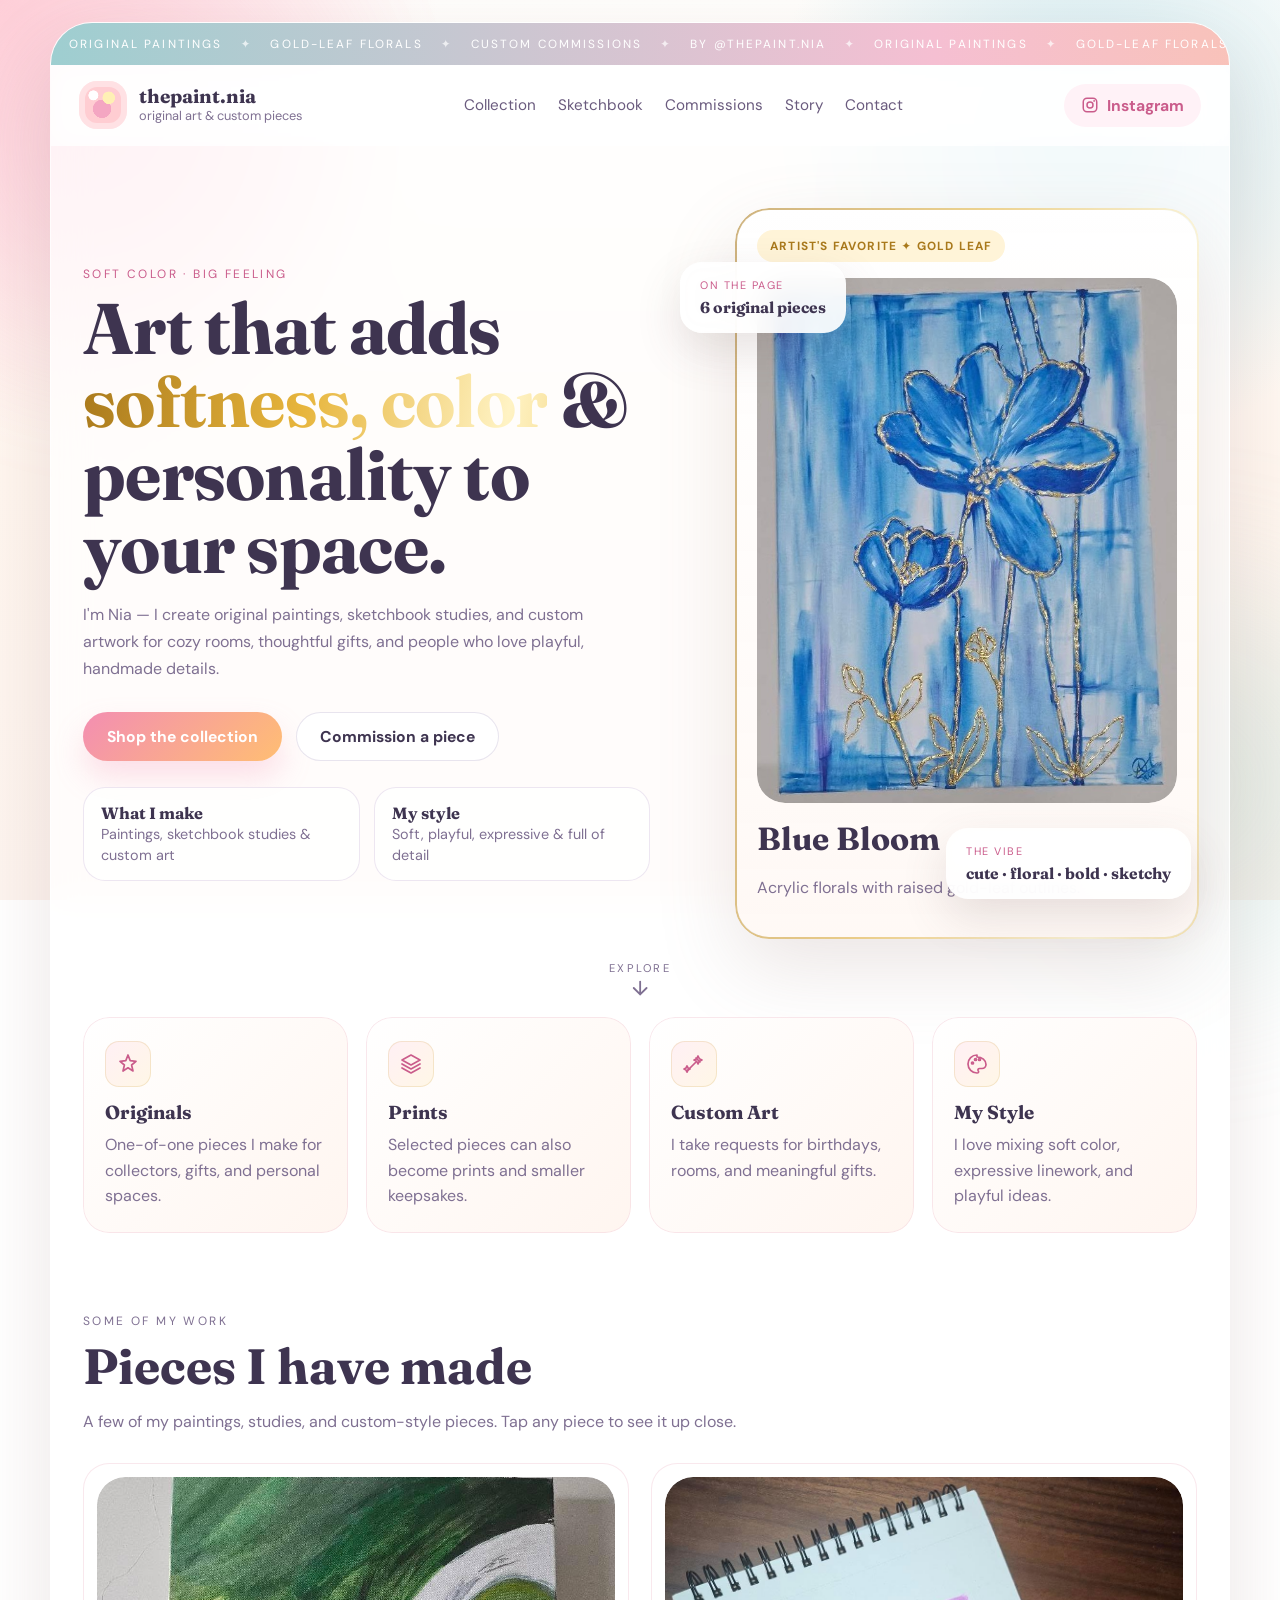
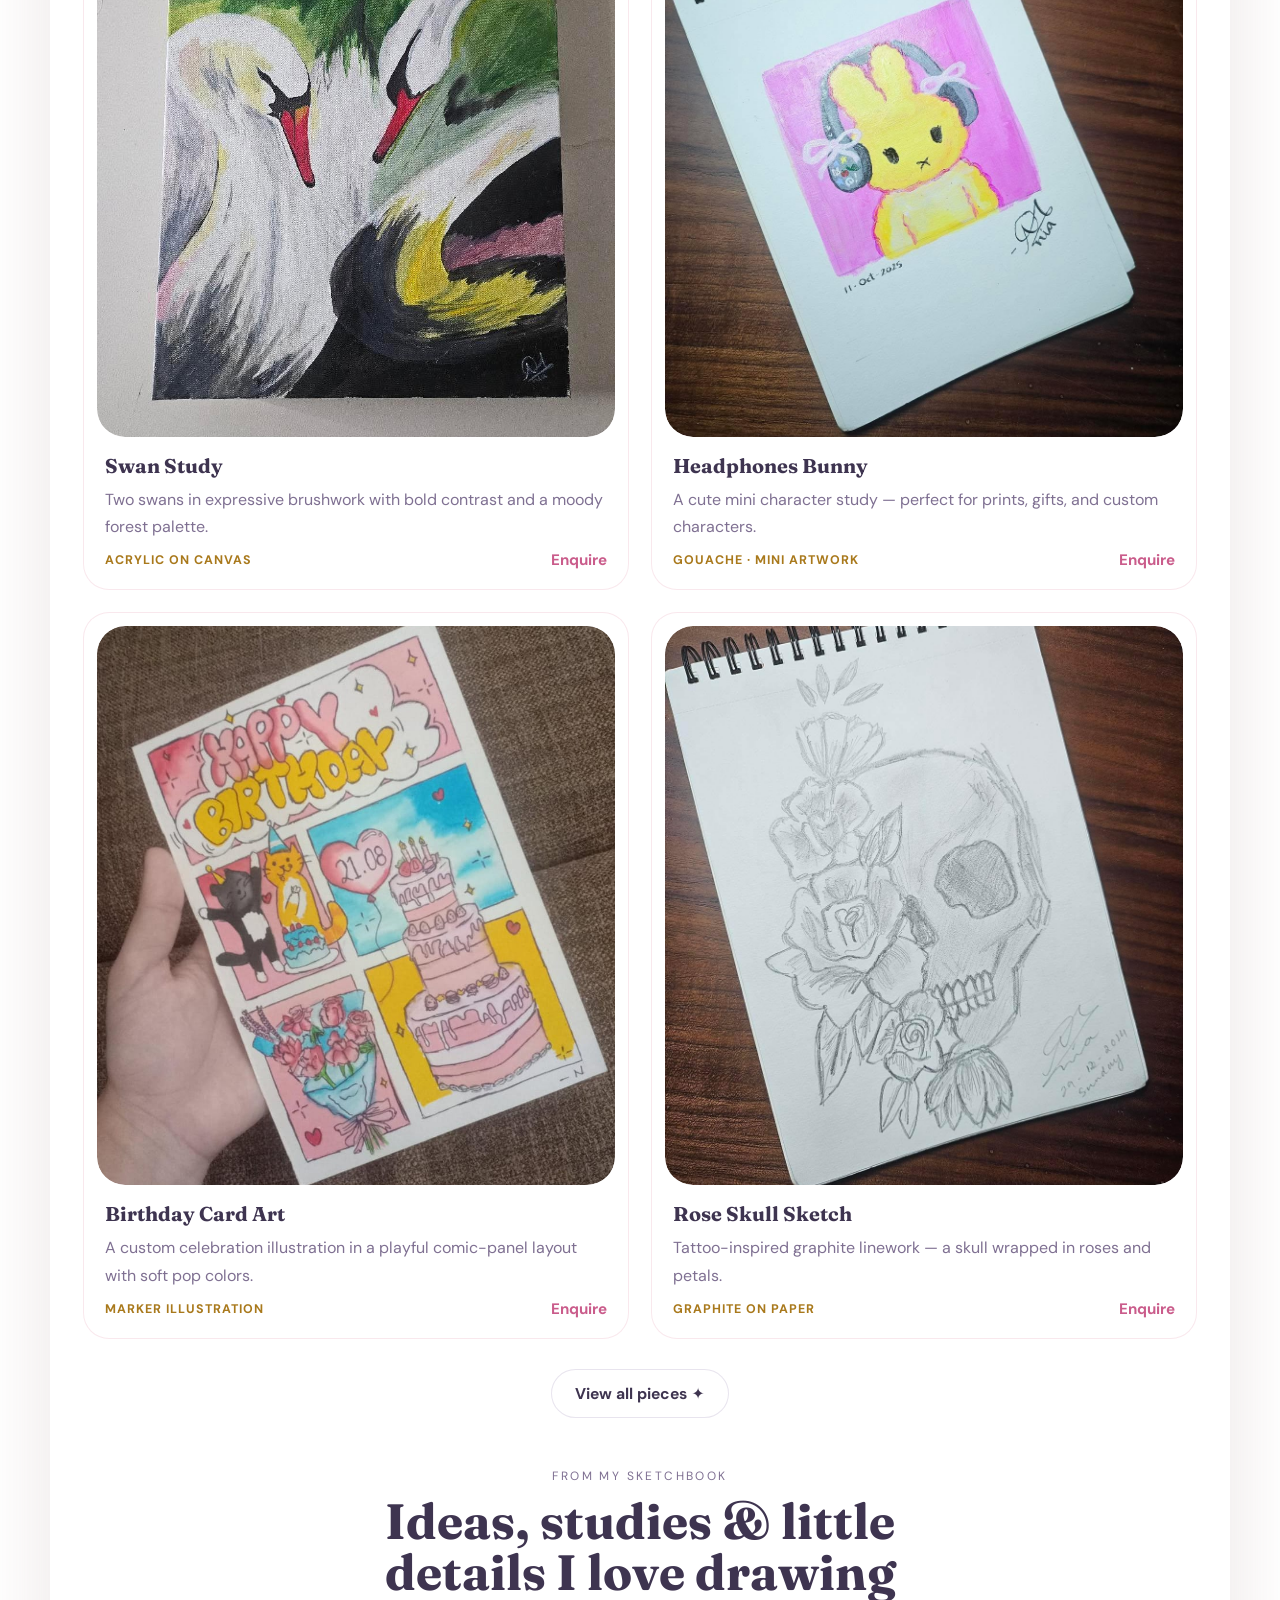
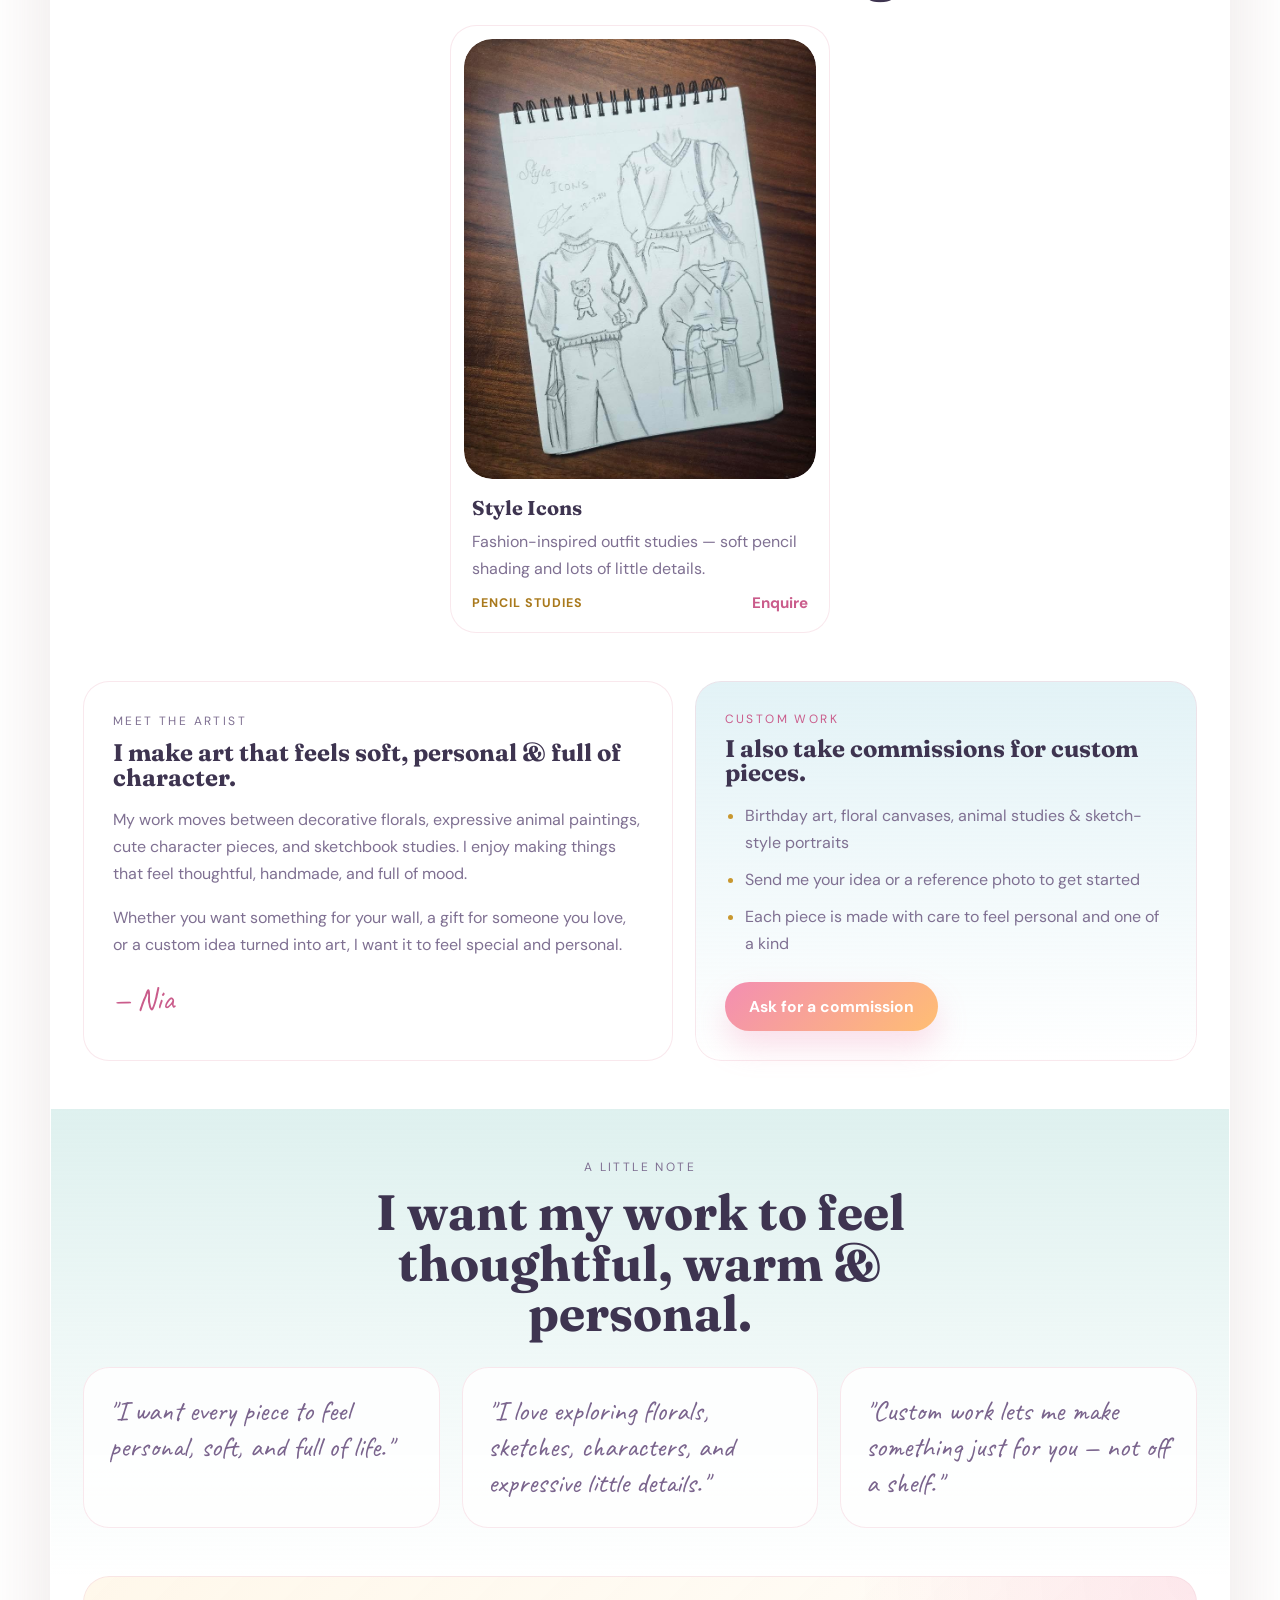
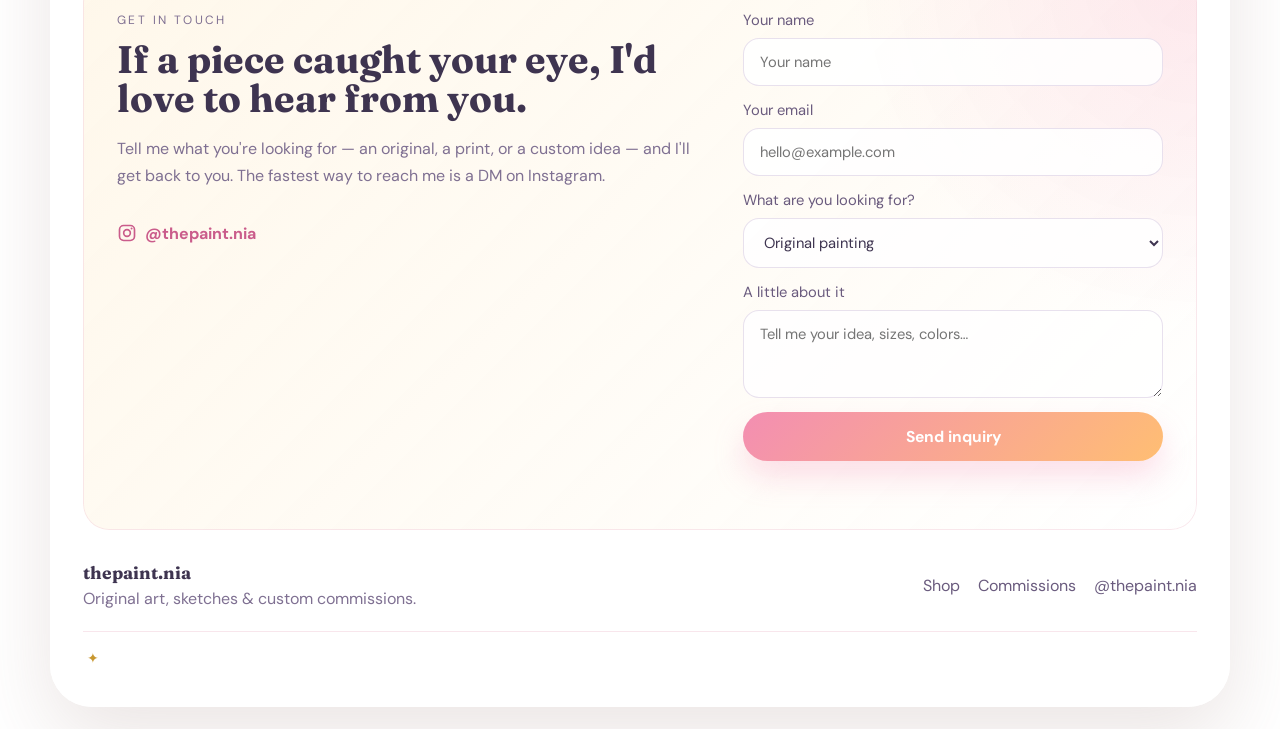
==== index.html @ dd18490a "Add "blow out the candles" step after the gift gate After "tap to open", a cute cake with 3 lit cand" ====
<!DOCTYPE html>
<html lang="en">
  <head>
    <meta charset="UTF-8" />
    <meta name="viewport" content="width=device-width, initial-scale=1.0" />
    <title>thepaint.nia · Dreamy Paintings &amp; Custom Art</title>
    <meta
      name="description"
      content="A playful online art boutique for original paintings, gold-leaf florals, sketchbook studies, and custom commissions by Aysha Nia — @thepaint.nia."
    />
    <meta name="theme-color" content="#fff9f3" />

    <!-- Social sharing -->
    <meta property="og:title" content="thepaint.nia · Dreamy Paintings & Custom Art" />
    <meta property="og:description" content="Original paintings, gold-leaf florals, and custom art by Aysha Nia." />
    <meta property="og:type" content="website" />
    <meta property="og:image" content="assets/blue-bloom.jpg" />

    <!-- Little gold-flower favicon -->
    <link
      rel="icon"
      href="data:image/svg+xml,%3Csvg xmlns='http://www.w3.org/2000/svg' viewBox='0 0 32 32'%3E%3Cg fill='%23f38eb2'%3E%3Ccircle cx='16' cy='7' r='5'/%3E%3Ccircle cx='16' cy='25' r='5'/%3E%3Ccircle cx='7' cy='16' r='5'/%3E%3Ccircle cx='25' cy='16' r='5'/%3E%3C/g%3E%3Ccircle cx='16' cy='16' r='4.5' fill='%23e7b53c'/%3E%3C/svg%3E"
    />

    <link rel="preconnect" href="https://fonts.googleapis.com" />
    <link rel="preconnect" href="https://fonts.gstatic.com" crossorigin />
    <link
      href="https://fonts.googleapis.com/css2?family=DM+Sans:opsz,wght@9..40,400;9..40,500;9..40,700&family=Fraunces:ital,opsz,wght@0,9..144,500;0,9..144,600;0,9..144,700;1,9..144,500&family=Caveat:wght@500;600;700&display=swap"
      rel="stylesheet"
    />
    <link
      href="https://fonts.googleapis.com/css2?family=Nanum+Myeongjo:wght@700;800&display=swap"
      rel="stylesheet"
    />
    <link rel="stylesheet" href="styles.css?v=7" />
    <script>
      // Birthday reveal: the cinematic intro only plays when the site is opened
      // via the secret link  paintnia.shop/?gift  — so regular shop visitors never see it.
      (function () {
        try {
          if (/(?:[?&]|#)gift\b/i.test(location.search + location.hash)) {
            document.documentElement.classList.add("show-intro");
          }
        } catch (e) {}
      })();
    </script>
  </head>
  <body>
    <!-- soft drifting sparkles + petals are injected here by script.js -->
    <div class="ambient-layer" aria-hidden="true"></div>

    <a class="skip-link" href="#top">Skip to content</a>

    <!-- ===== First-open cinematic surprise (only via the secret ?gift link) ===== -->
    <div id="intro" role="dialog" aria-label="A birthday surprise for Nia">
      <canvas class="intro-confetti" aria-hidden="true"></canvas>
      <button class="intro-mute" type="button" aria-label="Mute or unmute music" hidden>♪</button>

      <section class="intro-korean" aria-hidden="true">
        <p class="kr-main">생일 축하해</p>
        <p class="kr-sub">happy birthday, granny ✦</p>
      </section>

      <section class="intro-gate">
        <span class="intro-gift" aria-hidden="true">
          <svg viewBox="0 0 64 64" width="118" height="118" fill="none" stroke="currentColor" stroke-width="2.4" stroke-linecap="round" stroke-linejoin="round">
            <rect x="11" y="27" width="42" height="29" rx="4" />
            <path d="M9 27h46v8H9z" />
            <path d="M32 27v29" />
            <path d="M32 27c-6-2-15-3-15-10 0-4 5-6 8-3 4 4 7 13 7 13zM32 27c6-2 15-3 15-10 0-4-5-6-8-3-4 4-7 13-7 13z" />
          </svg>
        </span>
        <p class="intro-kicker">psst… is this granny?</p>
        <h2>sometimes made you<br />something</h2>
        <button class="intro-open" type="button">tap to open ✦</button>
        <p class="intro-sound-hint">♪ turn your sound on for the full feels</p>
      </section>

      <section class="intro-cake" hidden>
        <p class="cake-eyebrow">make a wish…</p>
        <div class="cake">
          <div class="candles" id="candles"></div>
          <svg class="cake-svg" viewBox="0 0 220 160" aria-hidden="true">
            <ellipse cx="110" cy="146" rx="96" ry="9" fill="rgba(0,0,0,0.18)" />
            <rect x="30" y="78" width="160" height="62" rx="16" fill="#f7a8c8" />
            <rect x="30" y="78" width="160" height="16" rx="8" fill="#ffd2e6" />
            <rect x="62" y="44" width="96" height="42" rx="13" fill="#ffc1da" />
            <rect x="62" y="44" width="96" height="12" rx="6" fill="#fff0f6" />
            <g fill="#ffffff">
              <circle cx="70" cy="112" r="3" /><circle cx="100" cy="120" r="3" />
              <circle cx="135" cy="110" r="3" /><circle cx="158" cy="122" r="3" />
              <circle cx="85" cy="66" r="2.5" /><circle cx="120" cy="70" r="2.5" /><circle cx="140" cy="64" r="2.5" />
            </g>
          </svg>
        </div>
        <p class="cake-hint" id="cake-hint">blow them out 🌬️ <span>(or tap the candles)</span></p>
      </section>

      <section class="intro-show" hidden>
        <span class="intro-burst" aria-hidden="true"></span>
        <p class="intro-pre">happy birthday</p>
        <h1 class="intro-name">Nia</h1>
        <div class="intro-message"></div>
        <button class="intro-enter" type="button" hidden>step inside ✦</button>
      </section>
    </div>

    <div class="page-shell">
      <header class="top-banner">
        <span class="banner-track">
          <span>Original paintings</span><span class="dot">✦</span>
          <span>gold-leaf florals</span><span class="dot">✦</span>
          <span>custom commissions</span><span class="dot">✦</span>
          <span>by @thepaint.nia</span><span class="dot">✦</span>
          <span>Original paintings</span><span class="dot">✦</span>
          <span>gold-leaf florals</span><span class="dot">✦</span>
          <span>custom commissions</span><span class="dot">✦</span>
          <span>by @thepaint.nia</span><span class="dot">✦</span>
        </span>
      </header>

      <nav class="site-nav">
        <a class="brand" href="#top" aria-label="thepaint.nia home">
          <button
            class="brand-mark"
            type="button"
            aria-label="A little surprise"
            data-surprise
          ></button>
          <div class="brand-text">
            <strong>thepaint.nia</strong>
            <span>original art &amp; custom pieces</span>
          </div>
        </a>
        <div class="nav-links">
          <a href="#collection">Collection</a>
          <a href="#sketchbook">Sketchbook</a>
          <a href="#commissions">Commissions</a>
          <a href="#story">Story</a>
          <a href="#contact">Contact</a>
        </div>
        <a class="nav-button" href="https://instagram.com/thepaint.nia" target="_blank" rel="noreferrer">
          <svg viewBox="0 0 24 24" width="18" height="18" aria-hidden="true" fill="none" stroke="currentColor" stroke-width="2" stroke-linecap="round" stroke-linejoin="round">
            <rect x="3" y="3" width="18" height="18" rx="5" />
            <circle cx="12" cy="12" r="4" />
            <circle cx="17.5" cy="6.5" r="1.2" fill="currentColor" stroke="none" />
          </svg>
          Instagram
        </a>
      </nav>

      <main id="top">
        <section class="hero">
          <div class="hero-copy">
            <p class="eyebrow" data-reveal>soft color · big feeling</p>
            <h1 data-reveal>
              Art that adds
              <span class="gold-text">softness, color</span>
              &amp; personality to your space.
            </h1>
            <p class="hero-text" data-reveal>
              I'm Nia — I create original paintings, sketchbook studies, and
              custom artwork for cozy rooms, thoughtful gifts, and people who love
              playful, handmade details.
            </p>
            <div class="hero-actions" data-reveal>
              <a class="button button-primary" href="#collection" data-magnetic>Shop the collection</a>
              <a class="button button-secondary" href="#commissions" data-magnetic>Commission a piece</a>
            </div>
            <div class="hero-notes" data-reveal>
              <div>
                <strong>What I make</strong>
                <span>Paintings, sketchbook studies &amp; custom art</span>
              </div>
              <div>
                <strong>My style</strong>
                <span>Soft, playful, expressive &amp; full of detail</span>
              </div>
            </div>
          </div>

          <div class="hero-art" data-reveal>
            <div class="hero-card main-painting" data-tilt data-parallax="14">
              <span class="card-label">artist's favorite ✦ gold leaf</span>
              <button
                class="art-trigger"
                type="button"
                data-lightbox
                data-src="assets/blue-bloom.jpg"
                data-title="Blue Bloom"
                data-medium="Acrylic + gold leaf on canvas"
                data-desc="Hand-painted blooms with raised metallic-gold outlines over a dreamy blue wash."
                aria-label="View Blue Bloom full size"
              >
                <img
                  class="art-image hero-image"
                  src="assets/blue-bloom.jpg"
                  alt="Blue Bloom — blue floral painting with gold-leaf outlines by thepaint.nia"
                  loading="eager"
                />
                <span class="art-zoom" aria-hidden="true">
                  <svg viewBox="0 0 24 24" width="20" height="20" fill="none" stroke="currentColor" stroke-width="2" stroke-linecap="round" stroke-linejoin="round"><circle cx="11" cy="11" r="7"/><path d="m21 21-4.3-4.3M11 8v6M8 11h6"/></svg>
                </span>
              </button>
              <div class="card-copy">
                <h2>Blue Bloom</h2>
                <p>Acrylic florals with raised gold-leaf outlines.</p>
              </div>
            </div>

            <div class="floating-card floating-left" data-parallax="26">
              <span>on the page</span>
              <strong>6 original pieces</strong>
            </div>

            <div class="floating-card floating-right" data-parallax="34">
              <span>the vibe</span>
              <strong>cute · floral · bold · sketchy</strong>
            </div>
          </div>

          <a class="scroll-cue" href="#collection" aria-label="Scroll to the collection">
            <span>explore</span>
            <svg viewBox="0 0 24 24" width="22" height="22" fill="none" stroke="currentColor" stroke-width="2" stroke-linecap="round" stroke-linejoin="round" aria-hidden="true"><path d="M12 5v14M5 12l7 7 7-7"/></svg>
          </a>
        </section>

        <section class="highlights">
          <article data-reveal>
            <span class="hl-icon" aria-hidden="true">
              <svg viewBox="0 0 24 24" fill="none" stroke="currentColor" stroke-width="1.7" stroke-linecap="round" stroke-linejoin="round"><path d="M12 3l2.2 5.6L20 9.3l-4.4 3.7L17 19l-5-3.2L7 19l1.4-6L4 9.3l5.8-.7z"/></svg>
            </span>
            <h3>Originals</h3>
            <p>One-of-one pieces I make for collectors, gifts, and personal spaces.</p>
          </article>
          <article data-reveal>
            <span class="hl-icon" aria-hidden="true">
              <svg viewBox="0 0 24 24" fill="none" stroke="currentColor" stroke-width="1.7" stroke-linecap="round" stroke-linejoin="round"><path d="M12 3l9 5-9 5-9-5 9-5z"/><path d="M3 12l9 5 9-5"/><path d="M3 16l9 5 9-5"/></svg>
            </span>
            <h3>Prints</h3>
            <p>Selected pieces can also become prints and smaller keepsakes.</p>
          </article>
          <article data-reveal>
            <span class="hl-icon" aria-hidden="true">
              <svg viewBox="0 0 24 24" fill="none" stroke="currentColor" stroke-width="1.7" stroke-linecap="round" stroke-linejoin="round"><path d="M5 19l9-9"/><path d="M14 6l4 4"/><path d="M16 4l1.3 2.7L20 8l-2.7 1.3L16 12l-1.3-2.7L12 8l2.7-1.3z"/><path d="M5 14l1 2 2 1-2 1-1 2-1-2-2-1 2-1z"/></svg>
            </span>
            <h3>Custom Art</h3>
            <p>I take requests for birthdays, rooms, and meaningful gifts.</p>
          </article>
          <article data-reveal>
            <span class="hl-icon" aria-hidden="true">
              <svg viewBox="0 0 24 24" fill="none" stroke="currentColor" stroke-width="1.7" stroke-linecap="round" stroke-linejoin="round"><path d="M12 3a9 9 0 100 18c1.7 0 2-1.3 1.2-2.2-.8-1 .1-2.3 1.3-2.3H17a4 4 0 004-4c0-4.4-4-7.5-9-7.5z"/><circle cx="7.5" cy="11" r="1"/><circle cx="10.5" cy="7.5" r="1"/><circle cx="14.5" cy="7.5" r="1"/></svg>
            </span>
            <h3>My Style</h3>
            <p>I love mixing soft color, expressive linework, and playful ideas.</p>
          </article>
        </section>

        <section class="collection-section" id="collection">
          <div class="section-heading">
            <p class="eyebrow" data-reveal>some of my work</p>
            <h2 data-reveal>Pieces I have made</h2>
            <p data-reveal>
              A few of my paintings, studies, and custom-style pieces. Tap any
              piece to see it up close.
            </p>
          </div>

          <div class="collection-grid">
            <article class="product-card span-tall" data-reveal data-tilt>
              <button
                class="art-trigger"
                type="button"
                data-lightbox
                data-src="assets/swan-study.jpg"
                data-title="Swan Study"
                data-medium="Acrylic on canvas"
                data-desc="Two swans in expressive brushwork with bold contrast and a moody forest palette."
                aria-label="View Swan Study full size"
              >
                <img class="art-image gallery-image" src="assets/swan-study.jpg" alt="Swan Study painting by thepaint.nia" loading="lazy" />
                <span class="art-zoom" aria-hidden="true"><svg viewBox="0 0 24 24" width="20" height="20" fill="none" stroke="currentColor" stroke-width="2" stroke-linecap="round" stroke-linejoin="round"><circle cx="11" cy="11" r="7"/><path d="m21 21-4.3-4.3M11 8v6M8 11h6"/></svg></span>
              </button>
              <div class="product-copy">
                <h3>Swan Study</h3>
                <p>Expressive brushwork with a moody forest palette</p>
                <strong>acrylic on canvas</strong>
              </div>
            </article>

            <article class="product-card" data-reveal data-tilt>
              <button
                class="art-trigger"
                type="button"
                data-lightbox
                data-src="assets/headphones-bunny.jpg"
                data-title="Headphones Bunny"
                data-medium="Gouache · mini artwork"
                data-desc="A cute mini character study — perfect for prints, gifts, and custom characters."
                aria-label="View Headphones Bunny full size"
              >
                <img class="art-image gallery-image" src="assets/headphones-bunny.jpg" alt="Headphones Bunny mini artwork by thepaint.nia" loading="lazy" />
                <span class="art-zoom" aria-hidden="true"><svg viewBox="0 0 24 24" width="20" height="20" fill="none" stroke="currentColor" stroke-width="2" stroke-linecap="round" stroke-linejoin="round"><circle cx="11" cy="11" r="7"/><path d="m21 21-4.3-4.3M11 8v6M8 11h6"/></svg></span>
              </button>
              <div class="product-copy">
                <h3>Headphones Bunny</h3>
                <p>Cute mini artwork for gifts, prints &amp; custom characters</p>
                <strong>mini artwork</strong>
              </div>
            </article>

            <article class="product-card" data-reveal data-tilt>
              <button
                class="art-trigger"
                type="button"
                data-lightbox
                data-src="assets/birthday-card-art.jpeg"
                data-title="Birthday Card Art"
                data-medium="Marker illustration"
                data-desc="A custom celebration illustration in a playful comic-panel layout with soft pop colors."
                aria-label="View Birthday Card Art full size"
              >
                <img class="art-image gallery-image" src="assets/birthday-card-art.jpeg" alt="Birthday card illustration by thepaint.nia" loading="lazy" />
                <span class="art-zoom" aria-hidden="true"><svg viewBox="0 0 24 24" width="20" height="20" fill="none" stroke="currentColor" stroke-width="2" stroke-linecap="round" stroke-linejoin="round"><circle cx="11" cy="11" r="7"/><path d="m21 21-4.3-4.3M11 8v6M8 11h6"/></svg></span>
              </button>
              <div class="product-copy">
                <h3>Birthday Card Art</h3>
                <p>Custom celebration illustration with soft pop colors</p>
                <strong>birthday illustration</strong>
              </div>
            </article>

            <article class="product-card span-tall" data-reveal data-tilt>
              <button
                class="art-trigger"
                type="button"
                data-lightbox
                data-src="assets/rose-skull-sketch.jpg"
                data-title="Rose Skull Sketch"
                data-medium="Graphite on paper"
                data-desc="Tattoo-inspired graphite linework — a skull wrapped in roses and petals."
                aria-label="View Rose Skull Sketch full size"
              >
                <img class="art-image gallery-image" src="assets/rose-skull-sketch.jpg" alt="Rose Skull pencil sketch by thepaint.nia" loading="lazy" />
                <span class="art-zoom" aria-hidden="true"><svg viewBox="0 0 24 24" width="20" height="20" fill="none" stroke="currentColor" stroke-width="2" stroke-linecap="round" stroke-linejoin="round"><circle cx="11" cy="11" r="7"/><path d="m21 21-4.3-4.3M11 8v6M8 11h6"/></svg></span>
              </button>
              <div class="product-copy">
                <h3>Rose Skull Sketch</h3>
                <p>Graphite linework with a tattoo-inspired composition</p>
                <strong>graphite sketch</strong>
              </div>
            </article>
          </div>
          <div class="collection-cta">
            <a class="button button-secondary" href="gallery.html">View all pieces ✦</a>
          </div>
        </section>

        <section class="sketchbook-strip" id="sketchbook">
          <div class="section-heading narrow">
            <p class="eyebrow" data-reveal>from my sketchbook</p>
            <h2 data-reveal>Ideas, studies &amp; little details I love drawing</h2>
          </div>
          <div class="sketchbook-grid">
            <article class="sketchbook-card" data-reveal data-tilt>
              <button
                class="art-trigger"
                type="button"
                data-lightbox
                data-src="assets/style-icons-sketch.jpg"
                data-title="Style Icons"
                data-medium="Pencil studies"
                data-desc="Fashion-inspired outfit studies — soft pencil shading and lots of little details."
                aria-label="View Style Icons sketch full size"
              >
                <img class="art-image sketchbook-image" src="assets/style-icons-sketch.jpg" alt="Style Icons fashion sketch page by thepaint.nia" loading="lazy" />
                <span class="art-zoom" aria-hidden="true"><svg viewBox="0 0 24 24" width="20" height="20" fill="none" stroke="currentColor" stroke-width="2" stroke-linecap="round" stroke-linejoin="round"><circle cx="11" cy="11" r="7"/><path d="m21 21-4.3-4.3M11 8v6M8 11h6"/></svg></span>
              </button>
              <div class="product-copy">
                <h3>Style Icons</h3>
                <p>Fashion-inspired pencil studies and outfit details</p>
              </div>
            </article>
          </div>
        </section>

        <section class="story-commission-wrap">
          <article class="story-card" id="story" data-reveal>
            <p class="eyebrow">meet the artist</p>
            <h2>I make art that feels soft, personal &amp; full of character.</h2>
            <p>
              My work moves between decorative florals, expressive animal
              paintings, cute character pieces, and sketchbook studies. I enjoy
              making things that feel thoughtful, handmade, and full of mood.
            </p>
            <p>
              Whether you want something for your wall, a gift for someone you
              love, or a custom idea turned into art, I want it to feel special
              and personal.
            </p>
            <p class="signature">— Nia</p>
          </article>

          <article class="commission-card" id="commissions" data-reveal>
            <p class="eyebrow">custom work</p>
            <h2>I also take commissions for custom pieces.</h2>
            <ul>
              <li>Birthday art, floral canvases, animal studies &amp; sketch-style portraits</li>
              <li>Send me your idea or a reference photo to get started</li>
              <li>Each piece is made with care to feel personal and one of a kind</li>
            </ul>
            <a class="button button-primary" href="#contact" data-magnetic>Ask for a commission</a>
          </article>
        </section>

        <section class="testimonial-band">
          <div class="section-heading narrow">
            <p class="eyebrow" data-reveal>a little note</p>
            <h2 data-reveal>I want my work to feel thoughtful, warm &amp; personal.</h2>
          </div>
          <div class="testimonial-grid">
            <article data-reveal>
              <p>"I want every piece to feel personal, soft, and full of life."</p>
            </article>
            <article data-reveal>
              <p>"I love exploring florals, sketches, characters, and expressive little details."</p>
            </article>
            <article data-reveal>
              <p>"Custom work lets me make something just for you — not off a shelf."</p>
            </article>
          </div>
        </section>

        <section class="contact-section" id="contact" data-reveal>
          <div class="contact-copy">
            <p class="eyebrow">get in touch</p>
            <h2>If a piece caught your eye, I'd love to hear from you.</h2>
            <p>
              Tell me what you're looking for — an original, a print, or a custom
              idea — and I'll get back to you. The fastest way to reach me is a DM
              on Instagram.
            </p>
            <a class="ig-inline" href="https://instagram.com/thepaint.nia" target="_blank" rel="noreferrer">
              <svg viewBox="0 0 24 24" width="20" height="20" aria-hidden="true" fill="none" stroke="currentColor" stroke-width="2" stroke-linecap="round" stroke-linejoin="round"><rect x="3" y="3" width="18" height="18" rx="5"/><circle cx="12" cy="12" r="4"/><circle cx="17.5" cy="6.5" r="1.2" fill="currentColor" stroke="none"/></svg>
              @thepaint.nia
            </a>
          </div>
          <form class="contact-form" novalidate>
            <label>
              Your name
              <input type="text" name="name" placeholder="Your name" autocomplete="name" />
            </label>
            <label>
              Your email
              <input type="email" name="email" placeholder="hello@example.com" autocomplete="email" />
            </label>
            <label>
              What are you looking for?
              <select name="interest">
                <option>Original painting</option>
                <option>Print</option>
                <option>Custom commission</option>
              </select>
            </label>
            <label>
              A little about it
              <textarea name="message" rows="3" placeholder="Tell me your idea, sizes, colors…"></textarea>
            </label>
            <button type="submit" class="button button-primary" data-magnetic>Send inquiry</button>
            <p class="form-hint" role="status" aria-live="polite"></p>
          </form>
        </section>
      </main>

      <footer class="site-footer">
        <div>
          <strong>thepaint.nia</strong>
          <p>Original art, sketches &amp; custom commissions.</p>
        </div>
        <div class="footer-links">
          <a href="#collection">Shop</a>
          <a href="#commissions">Commissions</a>
          <a href="https://instagram.com/thepaint.nia" target="_blank" rel="noreferrer">@thepaint.nia</a>
        </div>
        <p class="footer-fineprint">
          <button class="footer-spark" type="button" data-surprise aria-label="A little surprise">✦</button>
        </p>
      </footer>
    </div>

    <!-- ===== Lightbox ===== -->
    <div class="lightbox" id="lightbox" role="dialog" aria-modal="true" aria-label="Artwork viewer" hidden>
      <button class="lb-close" type="button" aria-label="Close viewer">
        <svg viewBox="0 0 24 24" width="22" height="22" fill="none" stroke="currentColor" stroke-width="2" stroke-linecap="round" stroke-linejoin="round"><path d="M6 6l12 12M18 6L6 18"/></svg>
      </button>
      <button class="lb-nav lb-prev" type="button" aria-label="Previous artwork">
        <svg viewBox="0 0 24 24" width="26" height="26" fill="none" stroke="currentColor" stroke-width="2" stroke-linecap="round" stroke-linejoin="round"><path d="M15 18l-6-6 6-6"/></svg>
      </button>
      <figure class="lb-figure">
        <img class="lb-image" src="" alt="" />
        <figcaption class="lb-caption">
          <h3 class="lb-title"></h3>
          <p class="lb-medium"></p>
          <p class="lb-desc"></p>
          <a class="button button-primary lb-cta" href="#contact">Enquire about this piece</a>
        </figcaption>
      </figure>
      <button class="lb-nav lb-next" type="button" aria-label="Next artwork">
        <svg viewBox="0 0 24 24" width="26" height="26" fill="none" stroke="currentColor" stroke-width="2" stroke-linecap="round" stroke-linejoin="round"><path d="M9 6l6 6-6 6"/></svg>
      </button>
    </div>

    <!-- ===== Hidden birthday surprise ===== -->
    <!-- Triggered by clicking the gold flower in the nav / the ✦ in the footer, or typing "nia".
         To personalize the message for Nia, just edit the text inside .surprise-card below. -->
    <div class="surprise" id="surprise" role="dialog" aria-modal="true" aria-label="A birthday message" hidden>
      <canvas class="confetti-canvas" aria-hidden="true"></canvas>
      <div class="surprise-card">
        <button class="surprise-close" type="button" aria-label="Close">
          <svg viewBox="0 0 24 24" width="20" height="20" fill="none" stroke="currentColor" stroke-width="2" stroke-linecap="round" stroke-linejoin="round"><path d="M6 6l12 12M18 6L6 18"/></svg>
        </button>
        <span class="surprise-cake" aria-hidden="true">
          <svg viewBox="0 0 48 48" width="56" height="56" fill="none" stroke="currentColor" stroke-width="2" stroke-linecap="round" stroke-linejoin="round">
            <path d="M8 40h32M10 40V26a4 4 0 014-4h20a4 4 0 014 4v14"/>
            <path d="M10 30c2.5 2 4.5 2 7 0s4.5-2 7 0 4.5 2 7 0 4.5-2 7 0"/>
            <path d="M18 22v-3M24 22v-3M30 22v-3"/>
            <path d="M18 13c1.5 1 1.5 3 0 4M24 13c1.5 1 1.5 3 0 4M30 13c1.5 1 1.5 3 0 4"/>
          </svg>
        </span>
        <h2>Happy Birthday, Nia!</h2>
      </div>
    </div>

    <!-- Cloud (live updates) + offline fallback list, both managed in studio.html -->
    <script src="https://cdn.jsdelivr.net/npm/@supabase/supabase-js@2"></script>
    <script src="config.js?v=7"></script>
    <script src="gallery.js?v=7"></script>
    <script src="script.js?v=7"></script>
  </body>
</html>
---- styles.css ----
/* =========================================================
   thepaint.nia — a dreamy art boutique
   palette: warm cream + soft pastels + gold-leaf accent
   ========================================================= */

:root {
  --bg: #fff9f3;
  --surface: rgba(255, 255, 255, 0.82);
  --surface-strong: #fffefb;
  --ink: #3e3450;
  --muted: #7f7092;
  --muted-strong: #6a5b7e;

  --peach: #ffd8c7;
  --pink: #f9b9d0;
  --rose: #f38eb2;
  --rose-deep: #ca5c8b;
  --apricot: #ffbe73;
  --butter: #ffe7a2;
  --mint: #afd8d1;
  --sky: #cbe8ef;
  --lilac: #ddd5ff;

  /* gold leaf */
  --gold: #c8972f;
  --gold-soft: #e7b53c;
  --gold-deep: #a9791c;
  --gold-grad: linear-gradient(100deg, #a9791c 0%, #e7b53c 22%, #fff3c4 42%, #e7b53c 60%, #a9791c 82%, #fff3c4 100%);

  --shadow: 0 30px 80px rgba(145, 111, 108, 0.18);
  --shadow-soft: 0 18px 45px rgba(105, 79, 83, 0.14);
  --shadow-lift: 0 40px 90px rgba(145, 111, 108, 0.26);

  --radius-xl: 36px;
  --radius-lg: 26px;
  --radius-md: 20px;

  --ease-soft: cubic-bezier(0.22, 1, 0.36, 1);

  /* z-scale */
  --z-nav: 40;
  --z-lightbox: 80;
  --z-surprise: 90;
}

* { box-sizing: border-box; }

html {
  scroll-behavior: smooth;
}

body {
  margin: 0;
  min-height: 100vh;
  font-family: "DM Sans", system-ui, sans-serif;
  color: var(--ink);
  background:
    radial-gradient(circle at top left, rgba(255, 206, 214, 0.9), transparent 28%),
    radial-gradient(circle at 85% 15%, rgba(203, 232, 239, 0.95), transparent 24%),
    linear-gradient(180deg, #fffefc 0%, #fff6ef 52%, #fdf4ef 100%);
  background-attachment: fixed;
  overflow-x: hidden;
}

/* slow morphing colour blobs behind everything */
body::before,
body::after {
  content: "";
  position: fixed;
  width: 42vmax;
  height: 42vmax;
  border-radius: 50%;
  z-index: 0;
  filter: blur(60px);
  opacity: 0.5;
  pointer-events: none;
  will-change: transform;
}
body::before {
  top: -10vmax;
  left: -12vmax;
  background: radial-gradient(circle, rgba(249, 185, 208, 0.9), transparent 70%);
  animation: drift-a 26s var(--ease-soft) infinite alternate;
}
body::after {
  right: -14vmax;
  bottom: -12vmax;
  background: radial-gradient(circle, rgba(175, 216, 209, 0.85), transparent 70%);
  animation: drift-b 32s var(--ease-soft) infinite alternate;
}

@keyframes drift-a {
  0%   { transform: translate(0, 0) scale(1); }
  100% { transform: translate(8vmax, 6vmax) scale(1.18); }
}
@keyframes drift-b {
  0%   { transform: translate(0, 0) scale(1.05); }
  100% { transform: translate(-7vmax, -5vmax) scale(1.25); }
}

a { color: inherit; text-decoration: none; }

.skip-link {
  position: absolute;
  left: 50%;
  top: -60px;
  transform: translateX(-50%);
  z-index: 100;
  padding: 10px 18px;
  border-radius: 0 0 14px 14px;
  background: var(--rose);
  color: #fff;
  font-weight: 700;
  transition: top 200ms var(--ease-soft);
}
.skip-link:focus { top: 0; }

/* ===== drifting sparkles + petals ===== */
.ambient-layer {
  position: fixed;
  inset: 0;
  z-index: 1;
  pointer-events: none;
  overflow: hidden;
}
.spark {
  position: absolute;
  top: -8vh;
  color: var(--gold-soft);
  opacity: 0;
  will-change: transform, opacity;
  animation: floatfall linear infinite;
}
.spark.petal { color: var(--rose); }
@keyframes floatfall {
  0%   { opacity: 0; transform: translateY(0) translateX(0) rotate(0deg) scale(0.6); }
  10%  { opacity: var(--peak, 0.9); }
  90%  { opacity: var(--peak, 0.9); }
  100% { opacity: 0; transform: translateY(112vh) translateX(var(--drift, 40px)) rotate(360deg) scale(1); }
}

/* ===== page shell ===== */
.page-shell {
  position: relative;
  z-index: 2;
  width: min(1180px, calc(100% - 32px));
  margin: 22px auto;
  padding: 0 0 28px;
  border: 1px solid rgba(255, 255, 255, 0.65);
  border-radius: 42px;
  background: rgba(255, 255, 255, 0.72);
  box-shadow: var(--shadow);
  overflow: hidden;
  backdrop-filter: blur(18px);
  -webkit-backdrop-filter: blur(18px);
}

/* ===== announcement marquee ===== */
.top-banner {
  overflow: hidden;
  padding: 13px 0;
  background: linear-gradient(90deg, #9eced0, #f5bfd2, #ffc98a, #f5bfd2, #9eced0);
  background-size: 300% 100%;
  animation: bannerhue 14s linear infinite;
  color: #fff;
  font-size: 0.74rem;
  letter-spacing: 0.18em;
  text-transform: uppercase;
}
@keyframes bannerhue { to { background-position: 300% 0; } }
.banner-track {
  display: inline-flex;
  align-items: center;
  gap: 18px;
  white-space: nowrap;
  padding-left: 18px;
  animation: marquee 26s linear infinite;
}
.banner-track .dot { opacity: 0.7; }
@keyframes marquee {
  from { transform: translateX(0); }
  to   { transform: translateX(-50%); }
}

/* ===== nav ===== */
.site-nav {
  position: sticky;
  top: 0;
  z-index: var(--z-nav);
  display: flex;
  align-items: center;
  justify-content: space-between;
  gap: 18px;
  padding: 16px 28px;
  background: rgba(255, 255, 255, 0.66);
  backdrop-filter: blur(14px);
  -webkit-backdrop-filter: blur(14px);
  border-bottom: 1px solid rgba(255, 255, 255, 0);
  transition: box-shadow 300ms var(--ease-soft), background 300ms var(--ease-soft), border-color 300ms var(--ease-soft);
}
.site-nav.is-stuck {
  box-shadow: 0 14px 30px rgba(145, 111, 108, 0.12);
  background: rgba(255, 255, 255, 0.85);
  border-bottom-color: rgba(244, 214, 223, 0.6);
}

.brand { display: inline-flex; align-items: center; gap: 12px; }
.brand-text strong {
  display: block;
  font-family: "Fraunces", serif;
  font-size: 1.2rem;
  line-height: 1.1;
}
.brand-text span {
  display: block;
  font-size: 0.8rem;
  color: var(--muted);
}

.brand-mark {
  width: 48px;
  height: 48px;
  flex: none;
  border: 0;
  padding: 0;
  cursor: pointer;
  border-radius: 18px;
  background:
    radial-gradient(circle at 30% 30%, white 0 10%, transparent 11%),
    radial-gradient(circle at 62% 35%, #fff0b5 0 14%, transparent 15%),
    radial-gradient(circle at 48% 58%, #f4a6c2 0 24%, transparent 25%),
    #ffcdd2;
  box-shadow: inset 0 0 0 6px rgba(255, 255, 255, 0.4);
  transition: transform 400ms var(--ease-soft), box-shadow 300ms var(--ease-soft);
}
.brand-mark:hover {
  transform: rotate(8deg) scale(1.06);
  box-shadow: inset 0 0 0 6px rgba(255, 255, 255, 0.55), 0 8px 22px rgba(243, 142, 178, 0.35);
}

.nav-links {
  display: flex;
  gap: 22px;
  font-size: 0.95rem;
  color: var(--muted-strong);
}
.nav-links a {
  position: relative;
  padding: 4px 0;
}
.nav-links a::after {
  content: "";
  position: absolute;
  left: 0;
  bottom: -2px;
  width: 100%;
  height: 2px;
  border-radius: 2px;
  background: var(--gold-grad);
  background-size: 200% 100%;
  transform: scaleX(0);
  transform-origin: left;
  transition: transform 280ms var(--ease-soft);
}
.nav-links a:hover { color: var(--ink); }
.nav-links a:hover::after { transform: scaleX(1); }

.nav-button,
.button {
  position: relative;
  display: inline-flex;
  align-items: center;
  justify-content: center;
  gap: 8px;
  border: 0;
  border-radius: 999px;
  font-weight: 700;
  font-family: inherit;
  font-size: 0.98rem;
  transition: transform 220ms var(--ease-soft), box-shadow 220ms var(--ease-soft), background 220ms var(--ease-soft);
  cursor: pointer;
  overflow: hidden;
  isolation: isolate;
}
.nav-button {
  padding: 11px 17px;
  background: #fff2f7;
  color: var(--rose-deep);
}
.button { padding: 14px 24px; }
.button:hover,
.nav-button:hover { transform: translateY(-2px); }

.button-primary {
  background: linear-gradient(135deg, var(--rose), var(--apricot));
  color: #fff;
  box-shadow: 0 16px 30px rgba(243, 142, 178, 0.28);
}
.button-primary::before {
  content: "";
  position: absolute;
  inset: 18% -22%;
  border-radius: 999px;
  background: linear-gradient(105deg, transparent 10%, rgba(255,255,255,0.12) 24%, rgba(255,255,255,0.5) 42%, rgba(255,255,255,0.18) 58%, transparent 76%);
  transform: translateX(-135%) rotate(-7deg);
  transition: transform 620ms var(--ease-soft);
  z-index: -1;
}
.button-primary:hover {
  transform: translateY(-3px) scale(1.015);
  box-shadow: 0 24px 40px rgba(243, 142, 178, 0.36);
}
.button-primary:hover::before { transform: translateX(132%) rotate(-7deg); }
.button-primary:active { transform: translateY(0) scale(0.985); }

.button-secondary {
  background: rgba(255, 255, 255, 0.85);
  color: var(--ink);
  box-shadow: inset 0 0 0 1px rgba(126, 107, 160, 0.18);
}
.button-secondary:hover { box-shadow: inset 0 0 0 1px rgba(200, 151, 47, 0.4), 0 12px 24px rgba(145,111,108,0.12); }

/* ===== hero ===== */
.hero {
  position: relative;
  display: grid;
  grid-template-columns: 1.05fr 0.95fr;
  gap: 34px;
  padding: 46px 32px 56px;
  align-items: center;
}

.eyebrow {
  margin: 0 0 10px;
  text-transform: uppercase;
  letter-spacing: 0.2em;
  font-size: 0.75rem;
  color: var(--rose-deep);
}

.hero h1,
.section-heading h2,
.story-card h2,
.commission-card h2,
.contact-copy h2,
.testimonial-band h2 {
  margin: 0;
  font-family: "Fraunces", serif;
  line-height: 1.02;
}

.hero h1 {
  font-size: clamp(2.9rem, 5.6vw, 5rem);
  max-width: 13ch;
  letter-spacing: -0.01em;
}

/* shimmering gold-leaf text */
.gold-text {
  background: var(--gold-grad);
  background-size: 220% auto;
  -webkit-background-clip: text;
  background-clip: text;
  -webkit-text-fill-color: transparent;
  color: transparent;
  animation: goldshimmer 6s linear infinite;
}
@keyframes goldshimmer { to { background-position: 220% center; } }

.hero-text,
.section-heading p,
.story-card p,
.contact-copy p,
.commission-card li,
.card-copy p,
.product-copy p {
  color: var(--muted);
  line-height: 1.7;
}
.hero-text { max-width: 46ch; }

.hero-actions {
  display: flex;
  flex-wrap: wrap;
  gap: 14px;
  margin: 30px 0 26px;
}

.hero-notes {
  display: grid;
  grid-template-columns: repeat(2, minmax(0, 1fr));
  gap: 14px;
}
.hero-notes div {
  padding: 16px 18px;
  border-radius: 22px;
  background: rgba(255, 255, 255, 0.74);
  box-shadow: inset 0 0 0 1px rgba(215, 200, 224, 0.45);
  transition: transform 300ms var(--ease-soft), box-shadow 300ms var(--ease-soft);
}
.hero-notes div:hover {
  transform: translateY(-3px);
  box-shadow: inset 0 0 0 1px rgba(200,151,47,0.35), var(--shadow-soft);
}
.hero-notes strong,
.product-copy strong,
.floating-card strong { display: block; }
.hero-notes strong { font-family: "Fraunces", serif; font-size: 1.02rem; }
.hero-notes span { font-size: 0.9rem; color: var(--muted); }

.hero-art {
  position: relative;
  min-height: 600px;
  padding: 18px 0;
  perspective: 1200px;
}

.hero-card {
  position: relative;
  padding: 20px;
  border-radius: 34px;
  background: linear-gradient(180deg, rgba(255,255,255,0.94), rgba(255,248,244,0.88));
  box-shadow: var(--shadow);
}
.main-painting {
  width: min(100%, 460px);
  margin-left: auto;
  transform: rotate(2deg);
  transition: transform 500ms var(--ease-soft), box-shadow 500ms var(--ease-soft);
}
/* gentle gold glow ring */
.main-painting::after {
  content: "";
  position: absolute;
  inset: -2px;
  border-radius: inherit;
  padding: 2px;
  background: var(--gold-grad);
  background-size: 220% auto;
  -webkit-mask: linear-gradient(#000 0 0) content-box, linear-gradient(#000 0 0);
  -webkit-mask-composite: xor;
  mask-composite: exclude;
  opacity: 0.55;
  animation: goldshimmer 6s linear infinite;
  pointer-events: none;
}

.card-label {
  display: inline-block;
  margin-bottom: 16px;
  padding: 8px 13px;
  border-radius: 999px;
  background: #fff4d8;
  color: var(--gold-deep);
  font-size: 0.74rem;
  text-transform: uppercase;
  letter-spacing: 0.1em;
  font-weight: 700;
}

.card-copy { padding-top: 16px; }
.card-copy h2,
.product-copy h3 { margin: 0; font-family: "Fraunces", serif; }
.card-copy h2 { font-size: 2rem; }

/* ===== art image + zoom button ===== */
.art-trigger {
  display: block;
  width: 100%;
  padding: 0;
  border: 0;
  background: none;
  cursor: zoom-in;
  position: relative;
  border-radius: 28px;
  overflow: hidden;
}
.art-image {
  display: block;
  width: 100%;
  height: auto;
  object-fit: cover;
  object-position: center;
  border-radius: 28px;
  box-shadow: 0 14px 34px rgba(96, 72, 86, 0.12);
  background: #fff6f0;
  transition: transform 700ms var(--ease-soft);
}
.hero-image { aspect-ratio: 4 / 5; }
.gallery-image { aspect-ratio: 1 / 1.08; }
.sketchbook-image { aspect-ratio: 4 / 5; }

.art-trigger:hover .art-image { transform: scale(1.05); }

.art-zoom {
  position: absolute;
  right: 14px;
  bottom: 14px;
  width: 42px;
  height: 42px;
  display: grid;
  place-items: center;
  border-radius: 50%;
  color: var(--rose-deep);
  background: rgba(255, 255, 255, 0.9);
  box-shadow: var(--shadow-soft);
  opacity: 0;
  transform: translateY(8px) scale(0.8);
  transition: opacity 280ms var(--ease-soft), transform 280ms var(--ease-soft);
}
.art-trigger:hover .art-zoom,
.art-trigger:focus-visible .art-zoom {
  opacity: 1;
  transform: translateY(0) scale(1);
}

/* ===== floating cards ===== */
.floating-card {
  position: absolute;
  padding: 16px 20px;
  border-radius: 22px;
  background: rgba(255, 255, 255, 0.92);
  box-shadow: 0 18px 45px rgba(105, 79, 83, 0.16);
  backdrop-filter: blur(12px);
  -webkit-backdrop-filter: blur(12px);
}
.floating-card span {
  display: block;
  margin-bottom: 6px;
  color: var(--rose-deep);
  text-transform: uppercase;
  letter-spacing: 0.14em;
  font-size: 0.68rem;
}
.floating-card strong { font-family: "Fraunces", serif; font-size: 0.98rem; }
.floating-left { left: -4px; top: 70px; transform: rotate(-6deg); animation: bob 7s var(--ease-soft) infinite alternate; }
.floating-right { right: 6px; bottom: 56px; transform: rotate(4deg); animation: bob 8s var(--ease-soft) infinite alternate-reverse; }
@keyframes bob {
  from { translate: 0 0; }
  to   { translate: 0 -12px; }
}

/* scroll cue */
.scroll-cue {
  position: absolute;
  left: 50%;
  bottom: 12px;
  transform: translateX(-50%);
  display: inline-flex;
  flex-direction: column;
  align-items: center;
  gap: 2px;
  color: var(--muted);
  font-size: 0.7rem;
  text-transform: uppercase;
  letter-spacing: 0.2em;
}
.scroll-cue svg { animation: nudge 1.8s var(--ease-soft) infinite; }
@keyframes nudge {
  0%, 100% { transform: translateY(0); opacity: 0.6; }
  50% { transform: translateY(5px); opacity: 1; }
}

/* ===== highlights ===== */
.highlights {
  display: grid;
  grid-template-columns: repeat(4, minmax(0, 1fr));
  gap: 18px;
  padding: 6px 32px 30px;
}
.highlights article,
.story-card,
.commission-card,
.product-card,
.sketchbook-card,
.testimonial-grid article,
.contact-section {
  border-radius: var(--radius-lg);
  background: rgba(255, 255, 255, 0.82);
  box-shadow: inset 0 0 0 1px rgba(244, 214, 223, 0.55);
}
.highlights article {
  padding: 24px 22px;
  background: linear-gradient(135deg, rgba(255,255,255,0.9), rgba(255,245,239,0.96)), white;
  transition: transform 320ms var(--ease-soft), box-shadow 320ms var(--ease-soft);
}
.highlights article:hover {
  transform: translateY(-6px);
  box-shadow: inset 0 0 0 1px rgba(200,151,47,0.32), var(--shadow-soft);
}
.hl-icon {
  display: inline-grid;
  place-items: center;
  width: 46px;
  height: 46px;
  margin-bottom: 14px;
  border-radius: 14px;
  color: var(--rose-deep);
  background: linear-gradient(135deg, #fff0f5, #fff7e6);
  box-shadow: inset 0 0 0 1px rgba(200,151,47,0.18);
}
.hl-icon svg { width: 24px; height: 24px; }
.highlights h3 { margin: 0 0 8px; font-family: "Fraunces", serif; font-size: 1.18rem; }
.highlights p { margin: 0; color: var(--muted); line-height: 1.6; }

/* ===== sections ===== */
.collection-section,
.testimonial-band,
.sketchbook-strip { padding: 48px 32px; }

.section-heading { max-width: 680px; margin-bottom: 28px; }
.section-heading h2 {
  font-size: clamp(2rem, 4vw, 3.1rem);
  margin-bottom: 12px;
}
.section-heading.narrow { text-align: center; margin: 0 auto 28px; }

.collection-grid {
  display: grid;
  grid-template-columns: repeat(2, minmax(0, 1fr));
  grid-auto-rows: 1fr;
  gap: 22px;
}
.product-card {
  padding: 14px;
  transition: transform 320ms var(--ease-soft), box-shadow 320ms var(--ease-soft);
}
.product-card:hover {
  box-shadow: inset 0 0 0 1px rgba(200,151,47,0.3), var(--shadow-lift);
}
.product-copy { padding: 16px 8px 6px; }
.product-copy h3 { font-size: 1.25rem; }
.product-copy p { margin: 8px 0 10px; }
.product-copy strong {
  font-size: 0.78rem;
  text-transform: uppercase;
  letter-spacing: 0.08em;
  color: var(--gold-deep);
}
.piece-meta {
  display: flex;
  align-items: center;
  justify-content: space-between;
  gap: 10px;
  margin-top: 8px;
}
.piece-meta .price {
  flex: none;
  font-weight: 700;
  font-size: 0.95rem;
  color: var(--rose-deep);
}
.sold-badge {
  position: absolute;
  top: 14px;
  left: 14px;
  padding: 6px 13px;
  border-radius: 999px;
  background: rgba(62, 52, 80, 0.82);
  color: #fff;
  font-size: 0.7rem;
  font-weight: 700;
  letter-spacing: 0.12em;
  text-transform: uppercase;
  backdrop-filter: blur(4px);
  -webkit-backdrop-filter: blur(4px);
}
.is-sold .art-image { filter: saturate(0.82) brightness(0.99); }
.is-sold .price { color: var(--muted); }

.story-commission-wrap {
  display: grid;
  grid-template-columns: 1.08fr 0.92fr;
  gap: 22px;
  padding: 0 32px 48px;
}
.story-card, .commission-card { padding: 30px; }
.story-card .signature {
  font-family: "Caveat", cursive;
  font-size: 1.9rem;
  color: var(--rose-deep);
  margin: 14px 0 0;
}
.commission-card {
  background: linear-gradient(180deg, rgba(203,232,239,0.55), rgba(255,255,255,0.9)), white;
}
.commission-card ul { padding-left: 20px; margin: 16px 0 24px; }
.commission-card li + li { margin-top: 10px; }
.commission-card li::marker { color: var(--gold); }

.sketchbook-strip { padding-top: 0; }
.sketchbook-grid {
  display: grid;
  grid-template-columns: minmax(0, 380px);
  justify-content: center;
}
.sketchbook-card { padding: 14px; }

/* ===== testimonial ===== */
.testimonial-band {
  background: linear-gradient(180deg, rgba(173,219,214,0.4), rgba(255,255,255,0)), transparent;
}
.testimonial-grid {
  display: grid;
  grid-template-columns: repeat(3, minmax(0, 1fr));
  gap: 22px;
}
.testimonial-grid article { padding: 26px; transition: transform 320ms var(--ease-soft); }
.testimonial-grid article:hover { transform: translateY(-4px) rotate(-0.6deg); }
.testimonial-grid p {
  margin: 0;
  font-family: "Caveat", cursive;
  font-size: 1.75rem;
  line-height: 1.3;
  color: #7a648d;
}

/* ===== contact ===== */
.contact-section {
  display: grid;
  grid-template-columns: 1fr 420px;
  gap: 28px;
  margin: 0 32px;
  padding: 34px;
  background:
    radial-gradient(circle at right top, rgba(249,185,208,0.32), transparent 28%),
    linear-gradient(135deg, rgba(255,246,230,0.82), rgba(255,255,255,0.92));
}
.contact-copy h2 { font-size: clamp(1.7rem, 3vw, 2.4rem); margin-bottom: 14px; }
.ig-inline {
  display: inline-flex;
  align-items: center;
  gap: 8px;
  margin-top: 18px;
  font-weight: 700;
  color: var(--rose-deep);
  transition: gap 240ms var(--ease-soft);
}
.ig-inline:hover { gap: 12px; }

.contact-form { display: grid; gap: 14px; align-content: start; }
.contact-form label {
  display: grid;
  gap: 8px;
  font-size: 0.92rem;
  color: var(--muted-strong);
}
.contact-form input,
.contact-form select,
.contact-form textarea {
  width: 100%;
  padding: 13px 16px;
  border: 1px solid rgba(180, 156, 199, 0.3);
  border-radius: 16px;
  background: rgba(255, 255, 255, 0.9);
  font: inherit;
  color: var(--ink);
  transition: border-color 200ms var(--ease-soft), box-shadow 200ms var(--ease-soft);
}
.contact-form textarea { resize: vertical; min-height: 72px; }
.contact-form input:focus,
.contact-form select:focus,
.contact-form textarea:focus {
  outline: none;
  border-color: var(--gold-soft);
  box-shadow: 0 0 0 4px rgba(231, 181, 60, 0.18);
}
.form-hint { margin: 4px 0 0; min-height: 1.2em; font-size: 0.88rem; color: var(--rose-deep); font-weight: 600; }

/* ===== footer ===== */
.site-footer {
  display: flex;
  align-items: center;
  justify-content: space-between;
  flex-wrap: wrap;
  gap: 18px;
  padding: 32px 32px 10px;
}
.site-footer strong { font-family: "Fraunces", serif; font-size: 1.1rem; }
.site-footer p { margin: 4px 0 0; color: var(--muted); }
.footer-links { display: flex; flex-wrap: wrap; gap: 18px; color: var(--muted-strong); }
.footer-links a:hover { color: var(--rose-deep); }
.footer-fineprint {
  width: 100%;
  margin-top: 8px;
  padding-top: 16px;
  border-top: 1px solid rgba(244, 214, 223, 0.6);
  font-size: 0.82rem;
  color: var(--muted);
}
.footer-spark {
  border: 0;
  background: none;
  cursor: pointer;
  color: var(--gold);
  font-size: 0.9rem;
  padding: 2px 4px;
  transition: transform 300ms var(--ease-soft), color 200ms;
}
.footer-spark:hover { transform: scale(1.3) rotate(20deg); color: var(--gold-soft); }

/* ===== scroll reveal ===== */
[data-reveal] {
  opacity: 0;
  transform: translateY(28px);
  transition: opacity 750ms var(--ease-soft), transform 750ms var(--ease-soft);
  transition-delay: var(--reveal-delay, 0ms);
}
[data-reveal].is-visible { opacity: 1; transform: translateY(0); }

/* ===== lightbox ===== */
.lightbox {
  position: fixed;
  inset: 0;
  z-index: var(--z-lightbox);
  display: flex;
  align-items: center;
  justify-content: center;
  gap: 12px;
  padding: 28px;
  background: rgba(54, 40, 58, 0.62);
  backdrop-filter: blur(10px);
  -webkit-backdrop-filter: blur(10px);
  opacity: 0;
  transition: opacity 320ms var(--ease-soft);
}
.lightbox[hidden] { display: none; }
.lightbox.is-open { opacity: 1; }

.lb-figure {
  display: grid;
  grid-template-columns: minmax(0, 1fr) minmax(220px, 320px);
  gap: 0;
  margin: 0;
  max-width: 1000px;
  max-height: 86vh;
  background: var(--surface-strong);
  border-radius: 28px;
  overflow: hidden;
  box-shadow: var(--shadow-lift);
  transform: scale(0.92);
  opacity: 0;
  transition: transform 380ms var(--ease-soft), opacity 380ms var(--ease-soft);
}
.lightbox.is-open .lb-figure { transform: scale(1); opacity: 1; }

.lb-image {
  width: 100%;
  height: 100%;
  max-height: 86vh;
  object-fit: contain;
  background: #1f1722;
}
.lb-caption {
  padding: 28px 26px;
  display: flex;
  flex-direction: column;
  justify-content: center;
  gap: 6px;
}
.lb-caption h3 { margin: 0; font-family: "Fraunces", serif; font-size: 1.7rem; }
.lb-medium {
  margin: 0;
  font-size: 0.78rem;
  text-transform: uppercase;
  letter-spacing: 0.1em;
  color: var(--gold-deep);
  font-weight: 700;
}
.lb-desc { margin: 8px 0 18px; color: var(--muted); line-height: 1.6; }
.lb-cta { align-self: start; }

.lb-close {
  position: absolute;
  top: 20px;
  right: 22px;
  width: 46px;
  height: 46px;
}
.lb-close, .lb-nav {
  display: grid;
  place-items: center;
  border: 0;
  border-radius: 50%;
  cursor: pointer;
  color: var(--ink);
  background: rgba(255, 255, 255, 0.92);
  box-shadow: var(--shadow-soft);
  transition: transform 220ms var(--ease-soft), background 220ms;
}
.lb-nav { width: 52px; height: 52px; flex: none; }
.lb-close:hover, .lb-nav:hover { transform: scale(1.1); background: #fff; }
.lb-prev { order: -1; }

/* ===== birthday surprise ===== */
.surprise {
  position: fixed;
  inset: 0;
  z-index: var(--z-surprise);
  display: grid;
  place-items: center;
  padding: 24px;
  background: rgba(54, 40, 58, 0.5);
  backdrop-filter: blur(8px);
  -webkit-backdrop-filter: blur(8px);
  opacity: 0;
  transition: opacity 360ms var(--ease-soft);
}
.surprise[hidden] { display: none; }
.surprise.is-open { opacity: 1; }
.confetti-canvas { position: fixed; inset: 0; pointer-events: none; }

.surprise-card {
  position: relative;
  max-width: 460px;
  padding: 40px 34px 34px;
  text-align: center;
  border-radius: 32px;
  background: linear-gradient(180deg, #fffdf8, #fff4ef);
  box-shadow: var(--shadow-lift);
  border: 1px solid rgba(231, 181, 60, 0.35);
  transform: scale(0.86) translateY(14px);
  opacity: 0;
  transition: transform 460ms var(--ease-soft), opacity 460ms var(--ease-soft);
}
.surprise.is-open .surprise-card { transform: scale(1) translateY(0); opacity: 1; }
.surprise-close {
  position: absolute;
  top: 14px;
  right: 14px;
  width: 38px;
  height: 38px;
  display: grid;
  place-items: center;
  border: 0;
  border-radius: 50%;
  cursor: pointer;
  color: var(--muted-strong);
  background: rgba(255, 255, 255, 0.8);
  transition: transform 200ms var(--ease-soft);
}
.surprise-close:hover { transform: rotate(90deg); }
.surprise-cake {
  display: inline-grid;
  place-items: center;
  width: 92px;
  height: 92px;
  margin-bottom: 8px;
  border-radius: 50%;
  color: var(--rose-deep);
  background: radial-gradient(circle at 50% 40%, #fff4d8, #ffe5ef);
  box-shadow: inset 0 0 0 1px rgba(231,181,60,0.4);
  animation: bob 3.5s var(--ease-soft) infinite alternate;
}
.surprise-eyebrow {
  margin: 0;
  text-transform: uppercase;
  letter-spacing: 0.2em;
  font-size: 0.72rem;
  color: var(--gold-deep);
}
.surprise-card h2 {
  margin: 6px 0 12px;
  font-family: "Fraunces", serif;
  font-size: 2.1rem;
  background: var(--gold-grad);
  background-size: 220% auto;
  -webkit-background-clip: text;
  background-clip: text;
  -webkit-text-fill-color: transparent;
  color: transparent;
  animation: goldshimmer 6s linear infinite;
}
.surprise-text { margin: 0 auto; max-width: 36ch; color: var(--muted-strong); line-height: 1.7; }
.surprise-sign {
  margin: 18px 0 0;
  font-family: "Caveat", cursive;
  font-size: 1.7rem;
  color: var(--rose-deep);
}

/* ===== focus visibility ===== */
:focus-visible {
  outline: 3px solid var(--gold-soft);
  outline-offset: 3px;
  border-radius: 6px;
}

/* ===== responsive ===== */
@media (max-width: 980px) {
  .site-nav { flex-wrap: wrap; }
  .hero {
    grid-template-columns: 1fr;
    padding-bottom: 40px;
  }
  .hero h1 { max-width: 16ch; }
  .hero-art { min-height: auto; width: 100%; }
  .main-painting { margin: 0 auto; }
  .floating-left { top: 24px; left: 8px; }
  .floating-right { right: 8px; bottom: 18px; }
  .story-commission-wrap { grid-template-columns: 1fr; }
  .highlights { grid-template-columns: repeat(2, 1fr); }
  .testimonial-grid { grid-template-columns: 1fr; }
  .contact-section { grid-template-columns: 1fr; }
  .scroll-cue { display: none; }
  .lb-figure { grid-template-columns: 1fr; max-height: 90vh; }
  .lb-image { max-height: 48vh; }
}

@media (max-width: 720px) {
  .page-shell {
    width: min(100% - 14px, 100%);
    border-radius: 28px;
    margin: 8px auto;
  }
  .site-nav,
  .hero,
  .collection-section,
  .testimonial-band,
  .story-commission-wrap,
  .contact-section,
  .site-footer,
  .highlights,
  .sketchbook-strip { padding-left: 18px; padding-right: 18px; }
  .contact-section { margin: 0 18px; }

  .nav-links {
    width: 100%;
    order: 3;
    justify-content: space-between;
    gap: 12px;
    flex-wrap: wrap;
    font-size: 0.9rem;
  }
  .nav-button { margin-left: auto; }

  .highlights,
  .collection-grid,
  .hero-notes { grid-template-columns: 1fr; }
  .product-card.span-tall { grid-row: auto; }

  .hero h1 { font-size: clamp(2.6rem, 12vw, 3.6rem); }
  .floating-card {
    transform: none;
    animation: none;
    padding: 9px 12px;
  }
  .floating-card span { font-size: 0.6rem; margin-bottom: 3px; }
  .floating-card strong { font-size: 0.82rem; }
  .floating-left { position: absolute; top: 86px; left: -4px; bottom: auto; }
  .floating-right { position: absolute; right: -4px; bottom: 172px; top: auto; }
  .hero-art { display: flex; flex-direction: column; align-items: center; }
  .site-footer { flex-direction: column; align-items: flex-start; }
}

/* ===== reduced motion ===== */
@media (prefers-reduced-motion: reduce) {
  html { scroll-behavior: auto; }
  *, *::before, *::after {
    animation-duration: 0.001ms !important;
    animation-iteration-count: 1 !important;
    transition-duration: 0.001ms !important;
  }
  [data-reveal] { opacity: 1; transform: none; }
  .spark { display: none; }
  .gold-text, .surprise-card h2 {
    -webkit-text-fill-color: var(--gold-deep);
    color: var(--gold-deep);
  }
}

/* =========================================================
   First-open cinematic surprise (#intro)
   ========================================================= */
#intro { display: none; }
html.show-intro #intro { display: flex; }
html.show-intro, html.show-intro body { overflow: hidden; }

#intro {
  position: fixed;
  inset: 0;
  z-index: 200;
  flex-direction: column;
  align-items: center;
  justify-content: center;
  gap: 4px;
  padding: 32px 26px calc(32px + env(safe-area-inset-bottom));
  text-align: center;
  color: #fff;
  min-height: 100dvh;
  overflow: hidden;
  background:
    radial-gradient(circle at 26% 16%, rgba(190, 130, 180, 0.55), transparent 60%),
    radial-gradient(circle at 78% 84%, rgba(231, 181, 60, 0.42), transparent 55%),
    linear-gradient(165deg, #271a39 0%, #492a48 50%, #7e4a60 100%);
  background-size: 170% 170%;
  animation: introBg 16s ease-in-out infinite alternate;
}
@keyframes introBg { to { background-position: 100% 100%; } }

.intro-confetti { position: absolute; inset: 0; pointer-events: none; }

.intro-mute {
  position: absolute;
  top: 16px; right: 16px;
  width: 44px; height: 44px;
  display: grid; place-items: center;
  border: 0; border-radius: 50%;
  background: rgba(255, 255, 255, 0.16);
  color: #fff; cursor: pointer; font-size: 1.1rem;
  backdrop-filter: blur(6px); -webkit-backdrop-filter: blur(6px);
}
.intro-mute.muted { opacity: 0.55; }
.intro-mute.muted::after {
  content: ""; position: absolute; left: 9px; right: 9px; top: 50%; height: 2px;
  background: #fff; transform: rotate(-45deg); border-radius: 2px;
}

/* ---- gate ---- */
.intro-gate {
  position: relative;
  display: flex; flex-direction: column; align-items: center; gap: 14px;
  max-width: 440px;
  transition: opacity 480ms ease, transform 600ms var(--ease-soft);
}
.intro-gate.gone { opacity: 0; transform: scale(0.82) translateY(-12px); pointer-events: none; position: absolute; }
.intro-gift {
  color: var(--gold-soft);
  filter: drop-shadow(0 12px 34px rgba(231, 181, 60, 0.55));
  animation: giftFloat 3s var(--ease-soft) infinite alternate;
}
@keyframes giftFloat { from { transform: translateY(0) rotate(-3deg); } to { transform: translateY(-12px) rotate(3deg); } }
.intro-kicker { margin: 0; font-family: "Caveat", cursive; font-size: 1.65rem; color: #ffd9ea; }
.intro-gate h2 { margin: 0; font-family: "Fraunces", serif; font-weight: 600; font-size: clamp(2rem, 8.5vw, 3rem); line-height: 1.05; }
.intro-open {
  margin-top: 12px;
  padding: 16px 34px;
  font-family: inherit; font-size: 1.12rem; font-weight: 700;
  border: 0; border-radius: 999px; cursor: pointer;
  color: #6a2f48;
  background: linear-gradient(135deg, #ffe7a2, #ffbe73 55%, #f9b9d0);
  animation: openPulse 1.9s ease-in-out infinite;
}
@keyframes openPulse {
  0%, 100% { box-shadow: 0 12px 32px rgba(231, 181, 60, 0.4), 0 0 0 0 rgba(255, 231, 162, 0.55); }
  50% { box-shadow: 0 16px 42px rgba(231, 181, 60, 0.6), 0 0 0 18px rgba(255, 231, 162, 0); }
}
.intro-sound-hint { margin: 4px 0 0; font-size: 0.85rem; opacity: 0.72; }

/* ---- show ---- */
.intro-show { position: relative; display: flex; flex-direction: column; align-items: center; gap: 8px; max-width: 480px; opacity: 0; }
.intro-show.in { opacity: 1; }
.intro-burst {
  position: absolute; top: 32%; left: 50%;
  width: 12px; height: 12px; border-radius: 50%;
  transform: translate(-50%, -50%);
  pointer-events: none;
  background: radial-gradient(circle, rgba(255,255,255,0.95), rgba(255,231,162,0.6) 30%, transparent 70%);
}
.intro-show.in .intro-burst { animation: introBurst 1s ease-out forwards; }
@keyframes introBurst { 0% { transform: translate(-50%,-50%) scale(0); opacity: 1; } 100% { transform: translate(-50%,-50%) scale(70); opacity: 0; } }

.intro-pre { margin: 0; text-transform: uppercase; letter-spacing: 0.42em; font-size: 0.78rem; opacity: 0; }
.intro-show.in .intro-pre { animation: introFadeUp 700ms var(--ease-soft) 0.15s forwards; }

.intro-name {
  margin: 2px 0 10px;
  font-family: "Fraunces", serif; font-weight: 700; line-height: 1;
  font-size: clamp(3.6rem, 23vw, 6.2rem);
  background: var(--gold-grad); background-size: 220% auto;
  -webkit-background-clip: text; background-clip: text;
  -webkit-text-fill-color: transparent; color: transparent;
  filter: drop-shadow(0 6px 30px rgba(231, 181, 60, 0.5));
  opacity: 0; transform: scale(0.6);
}
.intro-show.in .intro-name { animation: introNamePop 950ms var(--ease-soft) 0.35s forwards, goldshimmer 6s linear 1.3s infinite; }
@keyframes introNamePop { 0% { opacity: 0; transform: scale(0.6); } 60% { opacity: 1; transform: scale(1.09); } 100% { opacity: 1; transform: scale(1); } }

.intro-message { display: flex; flex-direction: column; gap: 9px; }
.intro-line {
  margin: 0; font-size: clamp(1rem, 4.6vw, 1.25rem); line-height: 1.5;
  opacity: 0; transform: translateY(12px);
  animation: introFadeUp 850ms var(--ease-soft) forwards;
}
.intro-enter {
  margin-top: 24px;
  padding: 15px 32px; font-family: inherit; font-size: 1.05rem; font-weight: 700;
  border: 0; border-radius: 999px; cursor: pointer;
  color: #6a2f48; background: linear-gradient(135deg, #ffe7a2, #ffbe73);
  opacity: 0; transform: translateY(10px);
  transition: opacity 500ms var(--ease-soft), transform 500ms var(--ease-soft);
}
.intro-enter.in { opacity: 1; transform: none; animation: openPulse 2s ease-in-out infinite; }

@keyframes introFadeUp { to { opacity: 1; transform: none; } }

#intro.intro-closing { animation: introOut 850ms var(--ease-soft) forwards; }
@keyframes introOut { to { opacity: 0; transform: scale(1.08); } }

@media (prefers-reduced-motion: reduce) {
  #intro { animation: none; }
  .intro-gift, .intro-open, .intro-enter.in { animation: none; }
  .intro-show, .intro-pre, .intro-name, .intro-line, .intro-enter { opacity: 1 !important; transform: none !important; animation: none !important; }
  .intro-name { -webkit-text-fill-color: var(--gold-soft); color: var(--gold-soft); }
  .intro-burst { display: none; }
}

/* ---- Korean opener (plays before the gift gate) ---- */
.intro-korean {
  position: absolute;
  inset: 0;
  z-index: 4;
  display: flex;
  flex-direction: column;
  align-items: center;
  justify-content: center;
  gap: 14px;
  padding: 32px;
  text-align: center;
  background:
    radial-gradient(circle at 26% 16%, rgba(190, 130, 180, 0.55), transparent 60%),
    radial-gradient(circle at 78% 84%, rgba(231, 181, 60, 0.42), transparent 55%),
    linear-gradient(165deg, #271a39 0%, #492a48 50%, #7e4a60 100%);
  animation: krIntro 3.3s ease forwards;
}
@keyframes krIntro {
  0%   { opacity: 0; transform: scale(1.04); }
  16%  { opacity: 1; transform: scale(1); }
  78%  { opacity: 1; transform: scale(1); }
  100% { opacity: 0; visibility: hidden; pointer-events: none; }
}
.kr-main {
  margin: 0;
  font-family: "Nanum Myeongjo", "Fraunces", serif;
  font-weight: 800;
  color: #fff;
  font-size: clamp(2.6rem, 13vw, 4rem);
  letter-spacing: 0.01em;
  text-shadow: 0 6px 30px rgba(0, 0, 0, 0.25);
}
.kr-sub { margin: 0; font-family: "Caveat", cursive; font-size: 1.5rem; color: #ffd9ea; }

@media (prefers-reduced-motion: reduce) {
  .intro-korean { animation: none; opacity: 0; visibility: hidden; pointer-events: none; }
}

/* ---- runaway "step inside" button + photo montage ---- */
.intro-enter {
  transition: opacity 500ms var(--ease-soft), transform 360ms var(--ease-soft),
              left 430ms var(--ease-soft), top 430ms var(--ease-soft);
}
.intro-enter[style*="fixed"] { z-index: 6; margin: 0; }
.intro-enter.caught { animation: openPulse 1.6s ease-in-out infinite; }

/* ===== "View all" button + all-pieces overlay ===== */
.collection-cta { display: flex; justify-content: center; margin-top: 30px; }

.gallery-loading { grid-column: 1 / -1; text-align: center; color: var(--muted); padding: 40px 0; }
.aw-grid {
  display: grid; gap: 16px; grid-template-columns: repeat(2, 1fr);
  width: min(1100px, calc(100% - 32px)); margin: 24px auto 0;
}
@media (min-width: 760px) { .aw-grid { grid-template-columns: repeat(3, 1fr); } }
.aw-item {
  border: 0; padding: 0; cursor: zoom-in; background: #fff;
  border-radius: 18px; overflow: hidden; box-shadow: var(--shadow-soft);
  display: flex; flex-direction: column;
  transition: transform 240ms var(--ease-soft), box-shadow 240ms var(--ease-soft);
}
.aw-item:hover { transform: translateY(-4px); box-shadow: var(--shadow-lift); }
.aw-item img { width: 100%; aspect-ratio: 1 / 1; object-fit: cover; display: block; background: #fff6f0; }
.aw-cap {
  padding: 12px 12px 14px; font-family: "Fraunces", serif; font-size: 1.02rem;
  color: var(--ink); text-align: left;
}

/* ===== blow out the candles (intro) ===== */
.intro-cake {
  display: flex; flex-direction: column; align-items: center; gap: 20px;
  opacity: 0; transition: opacity 500ms var(--ease-soft);
}
.intro-cake.in { opacity: 1; }
.intro-cake[hidden] { display: none; }

.cake-eyebrow { margin: 0; font-family: "Caveat", cursive; font-size: 1.75rem; color: #ffd9ea; }
.cake { position: relative; width: 240px; max-width: 72vw; }
.cake-svg { width: 100%; display: block; filter: drop-shadow(0 16px 30px rgba(0, 0, 0, 0.25)); }

.candles {
  position: absolute; left: 50%; bottom: 71%; transform: translateX(-50%);
  display: flex; gap: 16px; align-items: flex-end;
}
.candle {
  position: relative; width: 30px; height: 56px;
  border: 0; background: none; padding: 0; cursor: pointer;
  display: flex; align-items: flex-end; justify-content: center;
}
.candle .stick {
  width: 8px; height: 30px; border-radius: 4px;
  background: repeating-linear-gradient(45deg, #f49ac0 0 5px, #fff 5px 10px);
  box-shadow: 0 2px 4px rgba(0, 0, 0, 0.15);
}
.candle .flame {
  position: absolute; left: 50%; bottom: 28px; transform: translateX(-50%);
  width: 13px; height: 19px; border-radius: 50% 50% 50% 50% / 62% 62% 40% 40%;
  background: radial-gradient(ellipse at 50% 75%, rgba(255,255,255,0.55) 0 30%, transparent 55%), linear-gradient(#fff1a8, #ffb13c 55%, #ff7a3c);
  box-shadow: 0 0 14px 5px rgba(255, 165, 60, 0.7);
  transform-origin: 50% 100%;
  animation: flicker 0.34s ease-in-out infinite alternate;
}
@keyframes flicker {
  from { transform: translateX(-50%) scaleY(1) rotate(-4deg); opacity: 0.9; }
  to   { transform: translateX(-50%) scaleY(1.14) rotate(4deg); opacity: 1; }
}
.candle .smoke {
  position: absolute; left: 50%; bottom: 30px; transform: translateX(-50%);
  width: 8px; height: 8px; border-radius: 50%; background: rgba(200, 200, 210, 0.55); opacity: 0;
}
.candle.out .flame {
  animation: none; opacity: 0; transform: translateX(-50%) scale(0.4); box-shadow: none;
  transition: opacity 0.25s, transform 0.25s;
}
.candle.out .smoke { animation: smokeRise 1s ease-out forwards; }
@keyframes smokeRise {
  0% { opacity: 0.6; transform: translate(-50%, 0) scale(0.6); }
  100% { opacity: 0; transform: translate(-50%, -34px) scale(1.7); }
}
.cake-hint { margin: 0; font-size: 0.95rem; color: rgba(255, 255, 255, 0.85); text-align: center; }
.cake-hint span { opacity: 0.7; font-size: 0.85rem; }
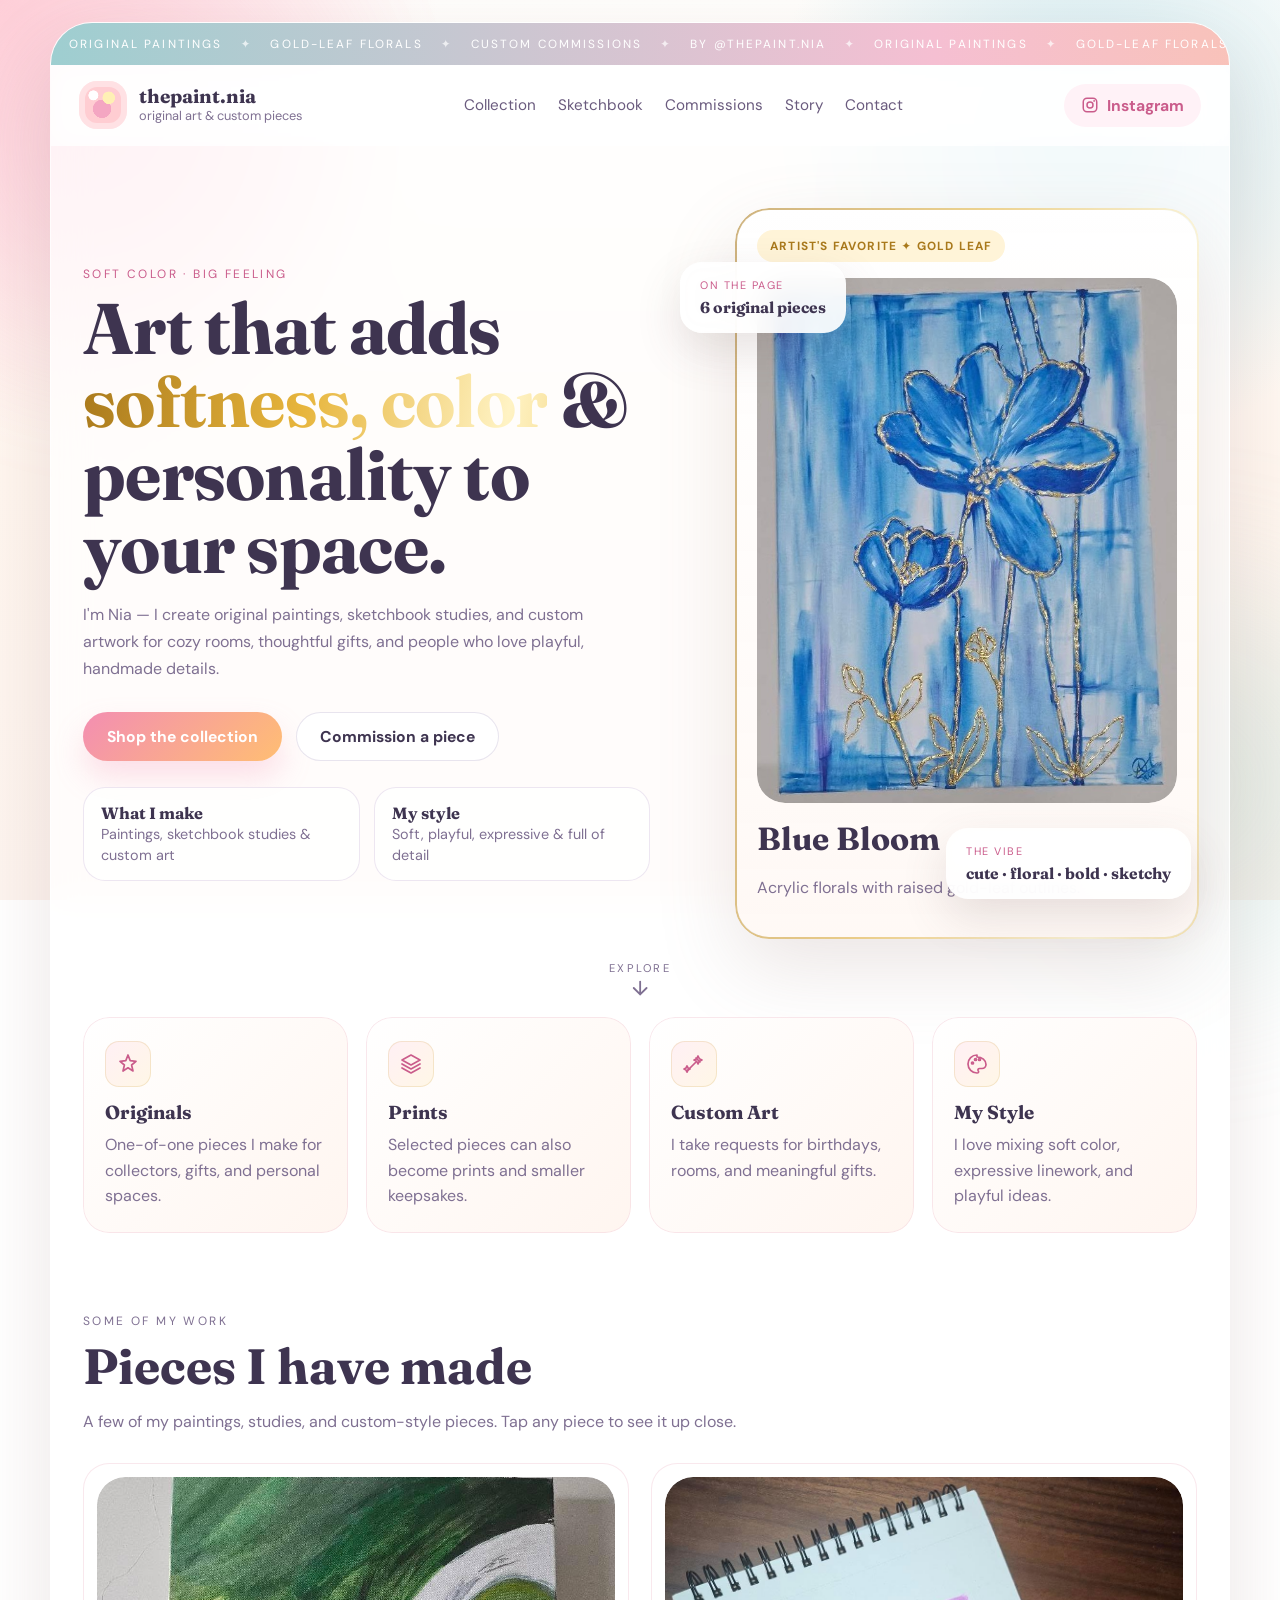
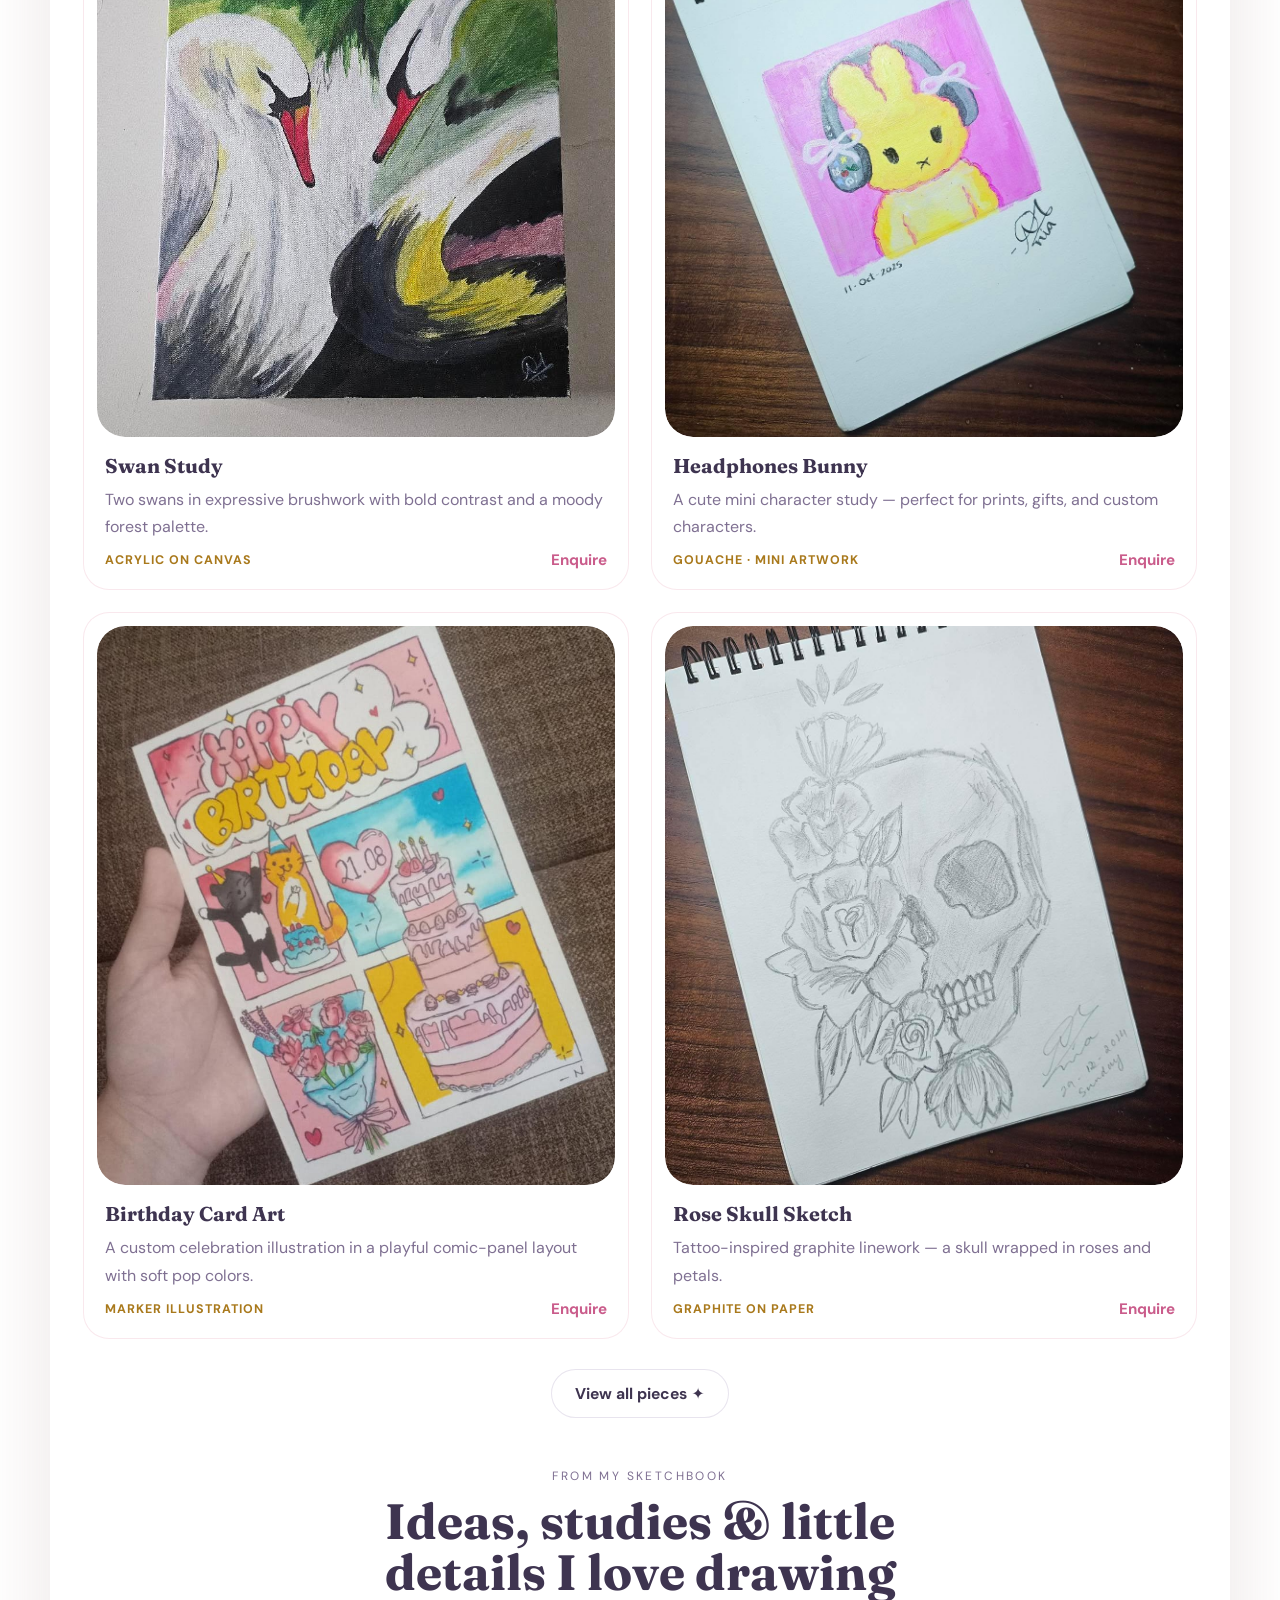
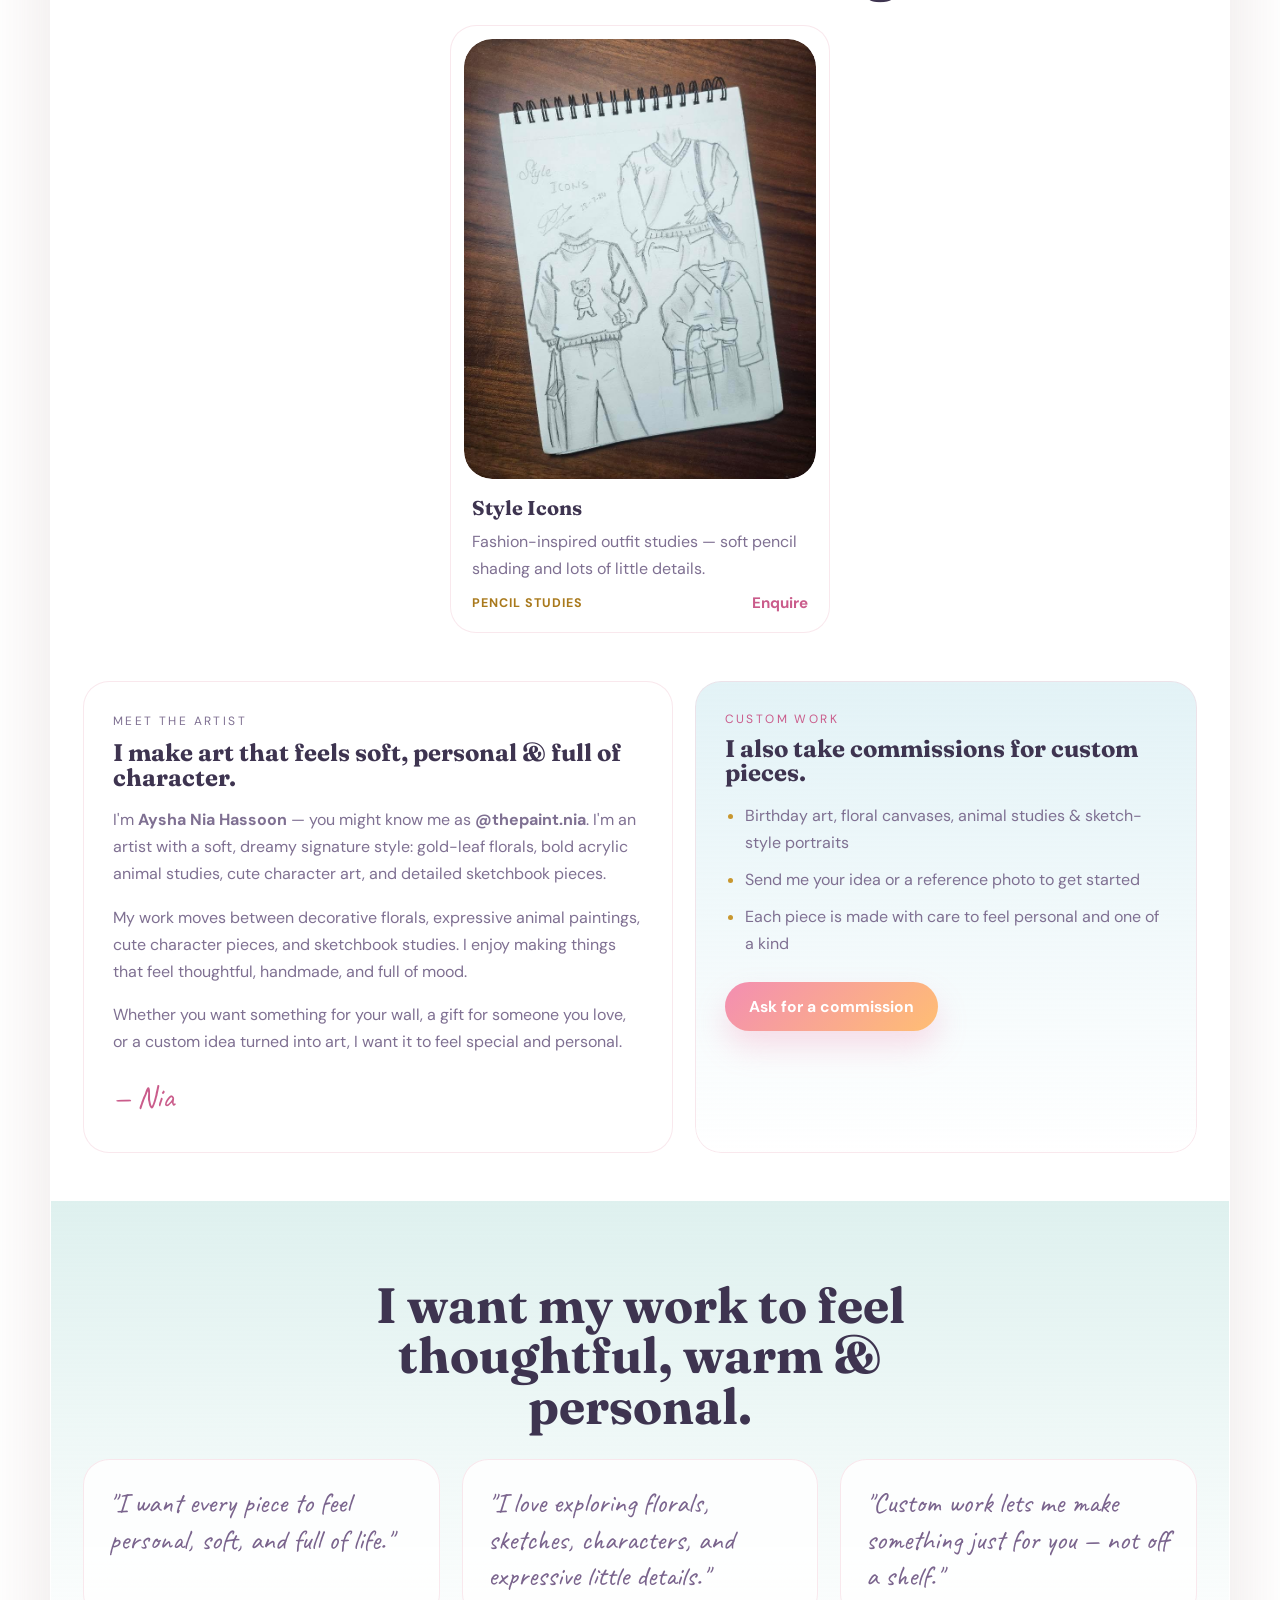
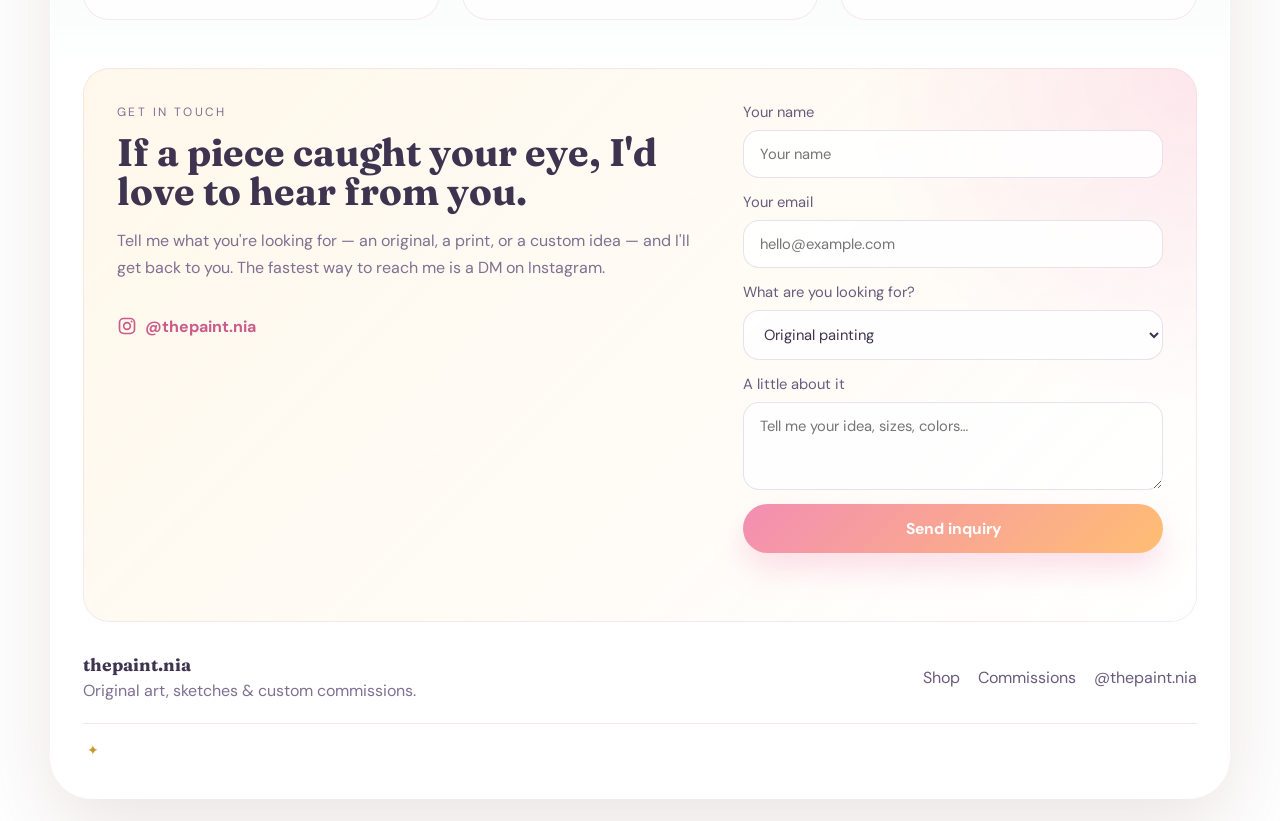
==== commit 09978207: "SEO: use full name "Aysha Nia Hassoon" + artist bio across site + schema Title, description, keyword" ====
--- a/index.html
+++ b/index.html
@@ -3,18 +3,59 @@
   <head>
     <meta charset="UTF-8" />
     <meta name="viewport" content="width=device-width, initial-scale=1.0" />
-    <title>thepaint.nia · Dreamy Paintings &amp; Custom Art</title>
+    <title>Aysha Nia Hassoon — Original Paintings &amp; Custom Art · thepaint.nia</title>
     <meta
       name="description"
-      content="A playful online art boutique for original paintings, gold-leaf florals, sketchbook studies, and custom commissions by Aysha Nia — @thepaint.nia."
+      content="Aysha Nia Hassoon (@thepaint.nia) is an artist known for dreamy, expressive work — gold-leaf florals, bold acrylic animal studies, cute character art, and detailed sketchbook pieces. Browse her collection or request a custom piece."
     />
+    <meta name="author" content="Aysha Nia Hassoon (thepaint.nia)" />
+    <meta name="keywords" content="Aysha Nia Hassoon, Aysha Nia, thepaint.nia, artist, original paintings, acrylic art, gold leaf florals, character art, custom art commission, buy art" />
+    <meta name="robots" content="index, follow" />
+    <meta name="google-site-verification" content="GjWH3GK0U1pCUoOG-_lJ4skwcAtsQDyBeGZfZS2_1II" />
     <meta name="theme-color" content="#fff9f3" />
-
-    <!-- Social sharing -->
-    <meta property="og:title" content="thepaint.nia · Dreamy Paintings & Custom Art" />
-    <meta property="og:description" content="Original paintings, gold-leaf florals, and custom art by Aysha Nia." />
+    <link rel="canonical" href="https://paintnia.shop/" />
+
+    <!-- Social sharing (Open Graph + Twitter) -->
+    <meta property="og:site_name" content="thepaint.nia" />
+    <meta property="og:title" content="thepaint.nia — Original Paintings &amp; Custom Art by Aysha Nia" />
+    <meta property="og:description" content="Original acrylic paintings, gold-leaf florals & custom art commissions by Aysha Nia Hassoon." />
     <meta property="og:type" content="website" />
-    <meta property="og:image" content="assets/blue-bloom.jpg" />
+    <meta property="og:url" content="https://paintnia.shop/" />
+    <meta property="og:image" content="https://paintnia.shop/assets/blue-bloom.jpg" />
+    <meta property="og:image:alt" content="Blue Bloom — blue floral painting with gold-leaf outlines by thepaint.nia" />
+    <meta name="twitter:card" content="summary_large_image" />
+    <meta name="twitter:title" content="thepaint.nia — Original Paintings &amp; Custom Art" />
+    <meta name="twitter:description" content="Original acrylic paintings, gold-leaf florals & custom art commissions by Aysha Nia Hassoon." />
+    <meta name="twitter:image" content="https://paintnia.shop/assets/blue-bloom.jpg" />
+
+    <!-- Structured data -->
+    <script type="application/ld+json">
+      {
+        "@context": "https://schema.org",
+        "@graph": [
+          {
+            "@type": "WebSite",
+            "@id": "https://paintnia.shop/#website",
+            "url": "https://paintnia.shop/",
+            "name": "thepaint.nia",
+            "description": "Original paintings & custom art by Aysha Nia Hassoon",
+            "about": { "@id": "https://paintnia.shop/#nia" }
+          },
+          {
+            "@type": "Person",
+            "@id": "https://paintnia.shop/#nia",
+            "name": "Aysha Nia Hassoon",
+            "alternateName": ["Aysha Nia", "thepaint.nia", "Nia"],
+            "url": "https://paintnia.shop/",
+            "image": "https://paintnia.shop/assets/blue-bloom.jpg",
+            "jobTitle": "Artist",
+            "description": "Aysha Nia Hassoon is an artist known for her dreamy, expressive style — gold-leaf florals, bold acrylic animal studies, cute character art, and detailed sketchbook work, plus custom commissions.",
+            "knowsAbout": ["painting", "acrylic painting", "illustration", "sketching", "custom art commissions"],
+            "sameAs": ["https://instagram.com/thepaint.nia"]
+          }
+        ]
+      }
+    </script>
 
     <!-- Little gold-flower favicon -->
     <link
@@ -32,7 +73,7 @@
       href="https://fonts.googleapis.com/css2?family=Nanum+Myeongjo:wght@700;800&display=swap"
       rel="stylesheet"
     />
-    <link rel="stylesheet" href="styles.css?v=7" />
+    <link rel="stylesheet" href="styles.css?v=8" />
     <script>
       // Birthday reveal: the cinematic intro only plays when the site is opened
       // via the secret link  paintnia.shop/?gift  — so regular shop visitors never see it.
@@ -93,7 +134,7 @@
             </g>
           </svg>
         </div>
-        <p class="cake-hint" id="cake-hint">blow them out 🌬️ <span>(or tap the candles)</span></p>
+        <p class="cake-hint" id="cake-hint">tap the candles to blow them out 🌬️</p>
       </section>
 
       <section class="intro-show" hidden>
@@ -389,6 +430,12 @@
             <p class="eyebrow">meet the artist</p>
             <h2>I make art that feels soft, personal &amp; full of character.</h2>
             <p>
+              I'm <strong>Aysha Nia Hassoon</strong> — you might know me as
+              <strong>@thepaint.nia</strong>. I'm an artist with a soft, dreamy
+              signature style: gold-leaf florals, bold acrylic animal studies,
+              cute character art, and detailed sketchbook pieces.
+            </p>
+            <p>
               My work moves between decorative florals, expressive animal
               paintings, cute character pieces, and sketchbook studies. I enjoy
               making things that feel thoughtful, handmade, and full of mood.
@@ -533,8 +580,8 @@
 
     <!-- Cloud (live updates) + offline fallback list, both managed in studio.html -->
     <script src="https://cdn.jsdelivr.net/npm/@supabase/supabase-js@2"></script>
-    <script src="config.js?v=7"></script>
-    <script src="gallery.js?v=7"></script>
-    <script src="script.js?v=7"></script>
+    <script src="config.js?v=8"></script>
+    <script src="gallery.js?v=8"></script>
+    <script src="script.js?v=8"></script>
   </body>
 </html>
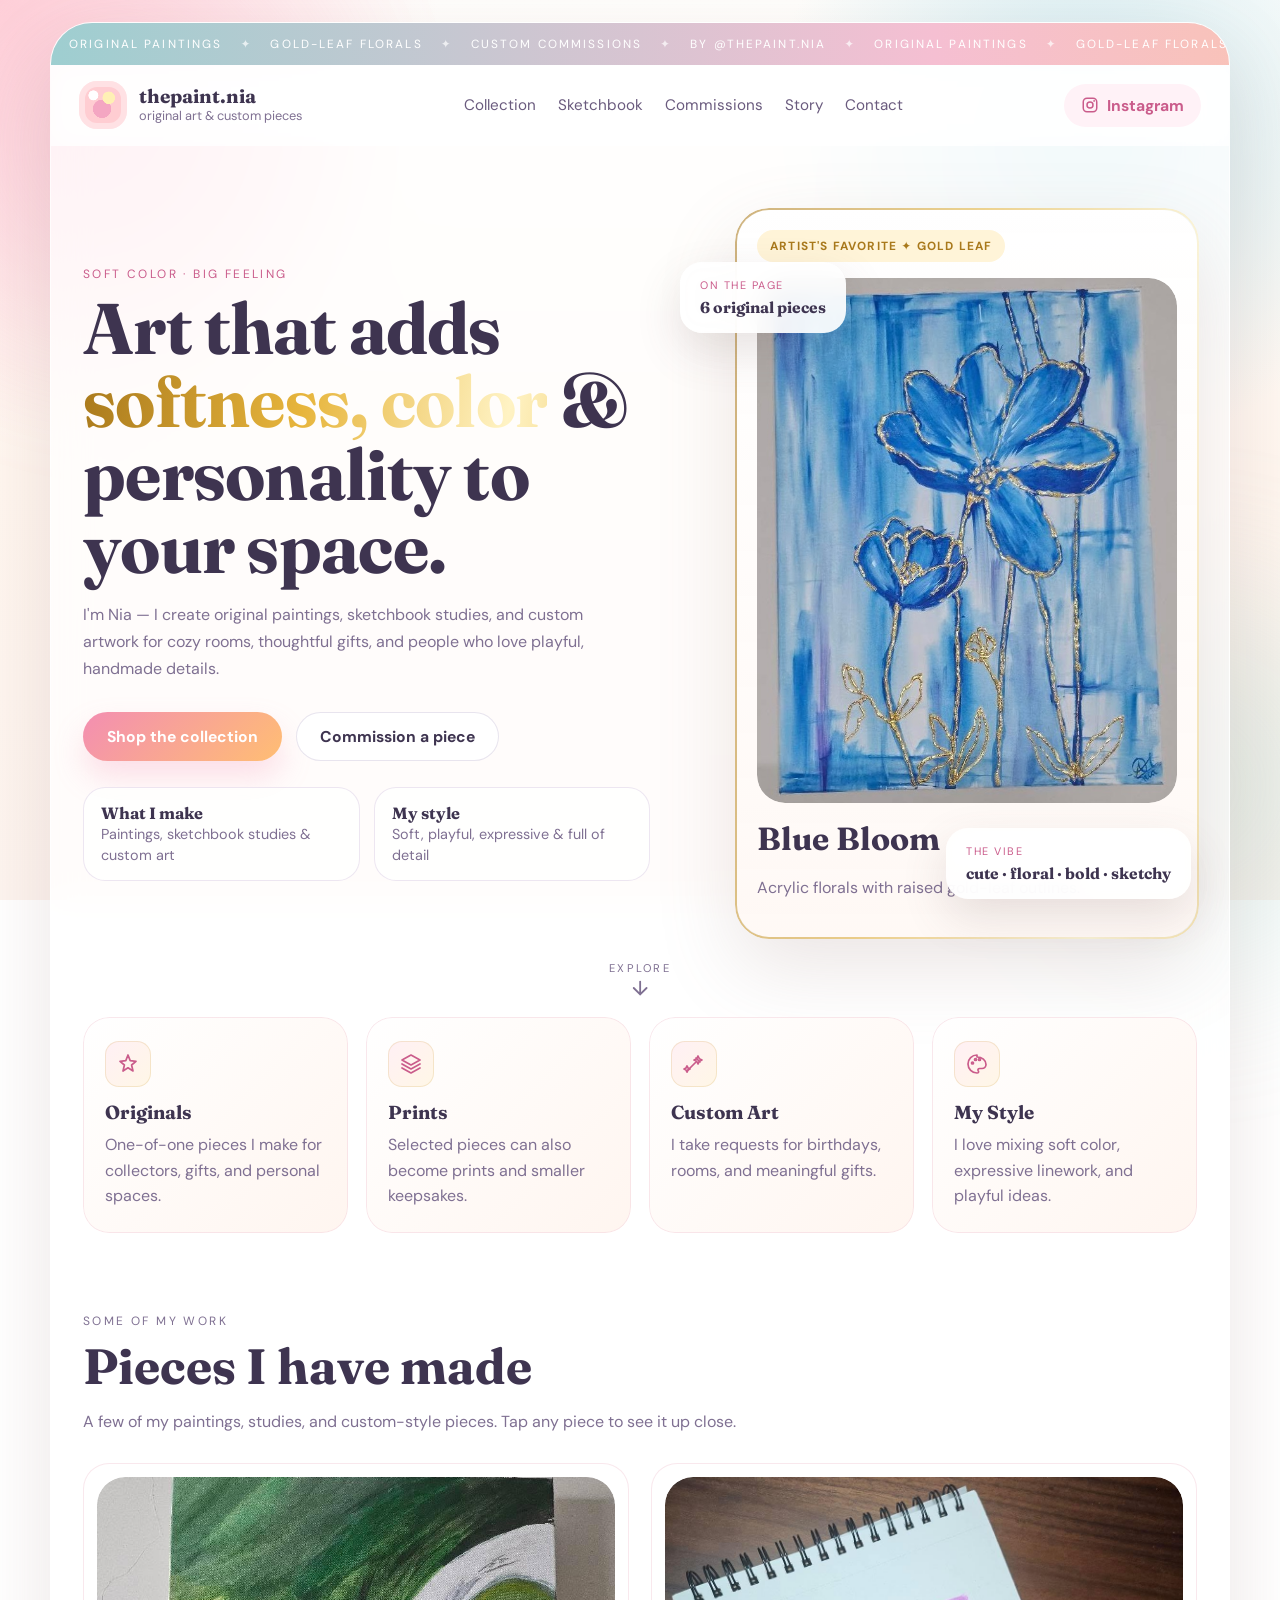
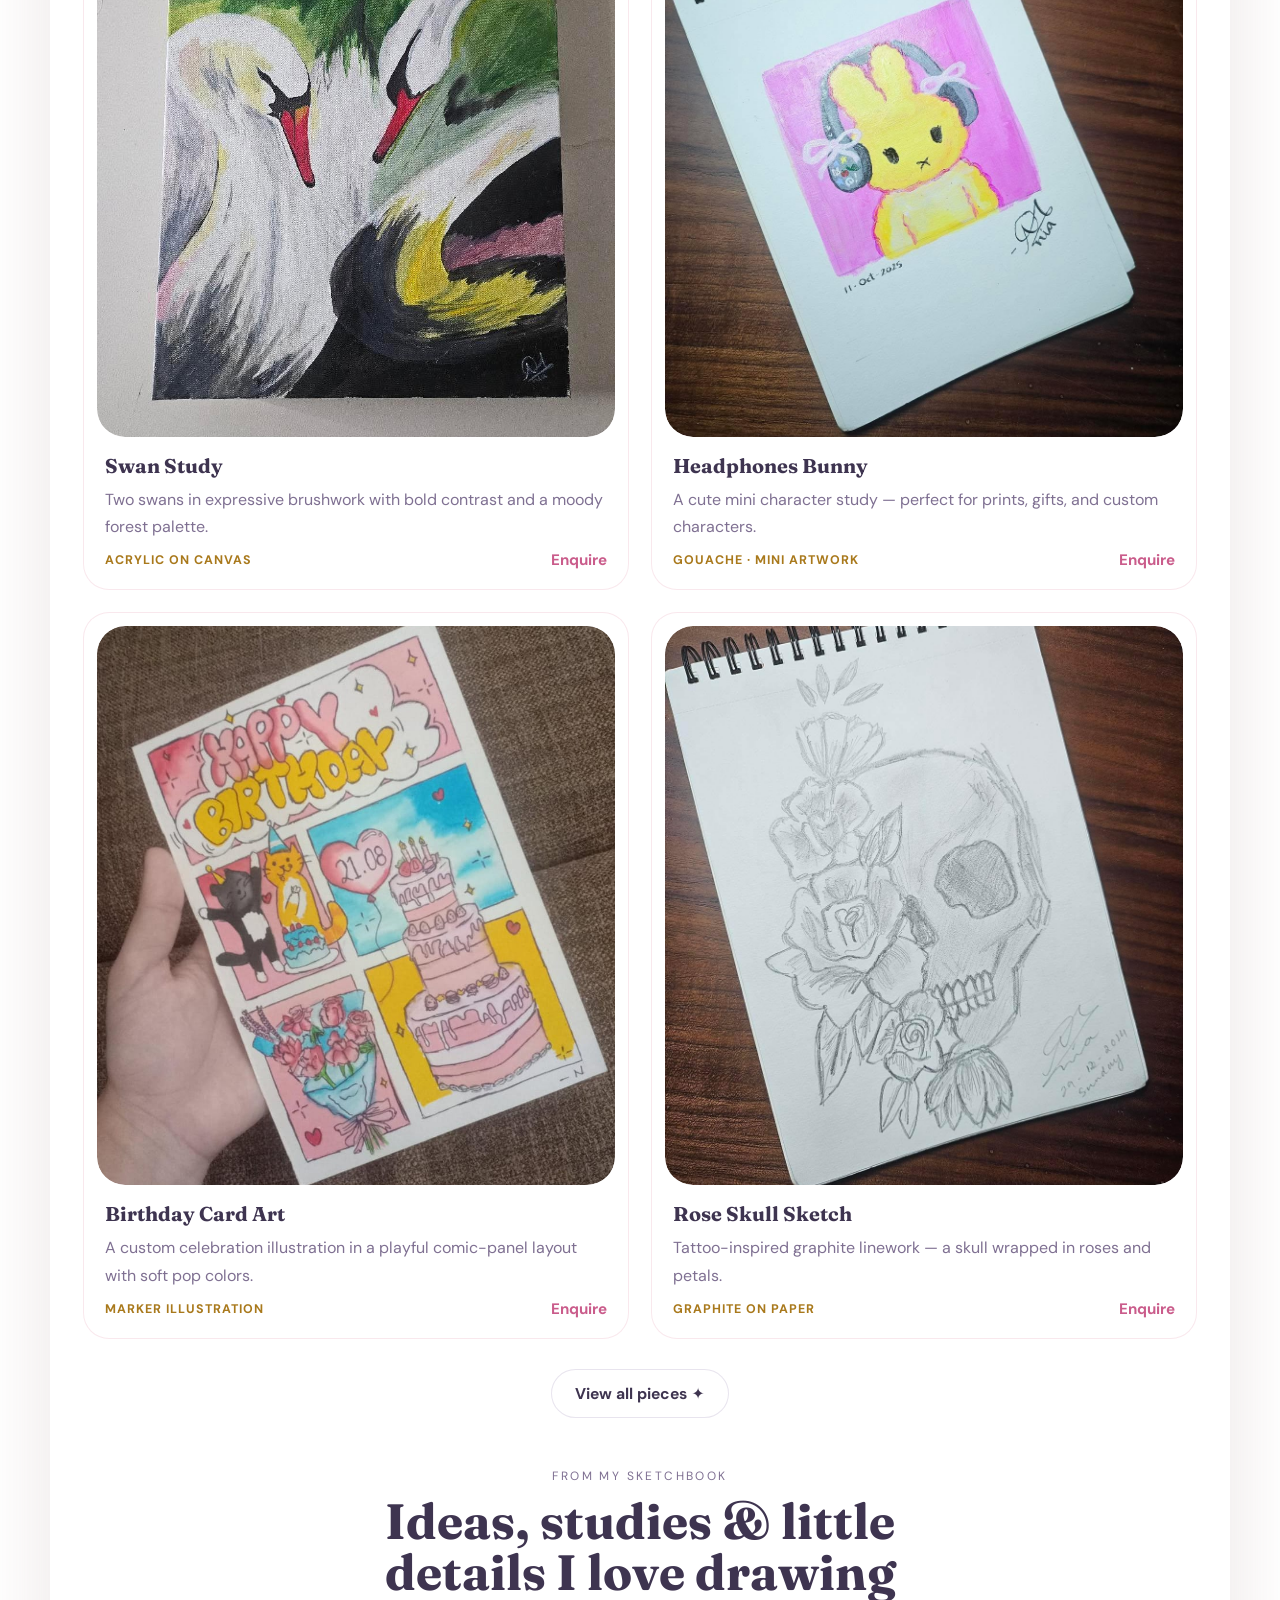
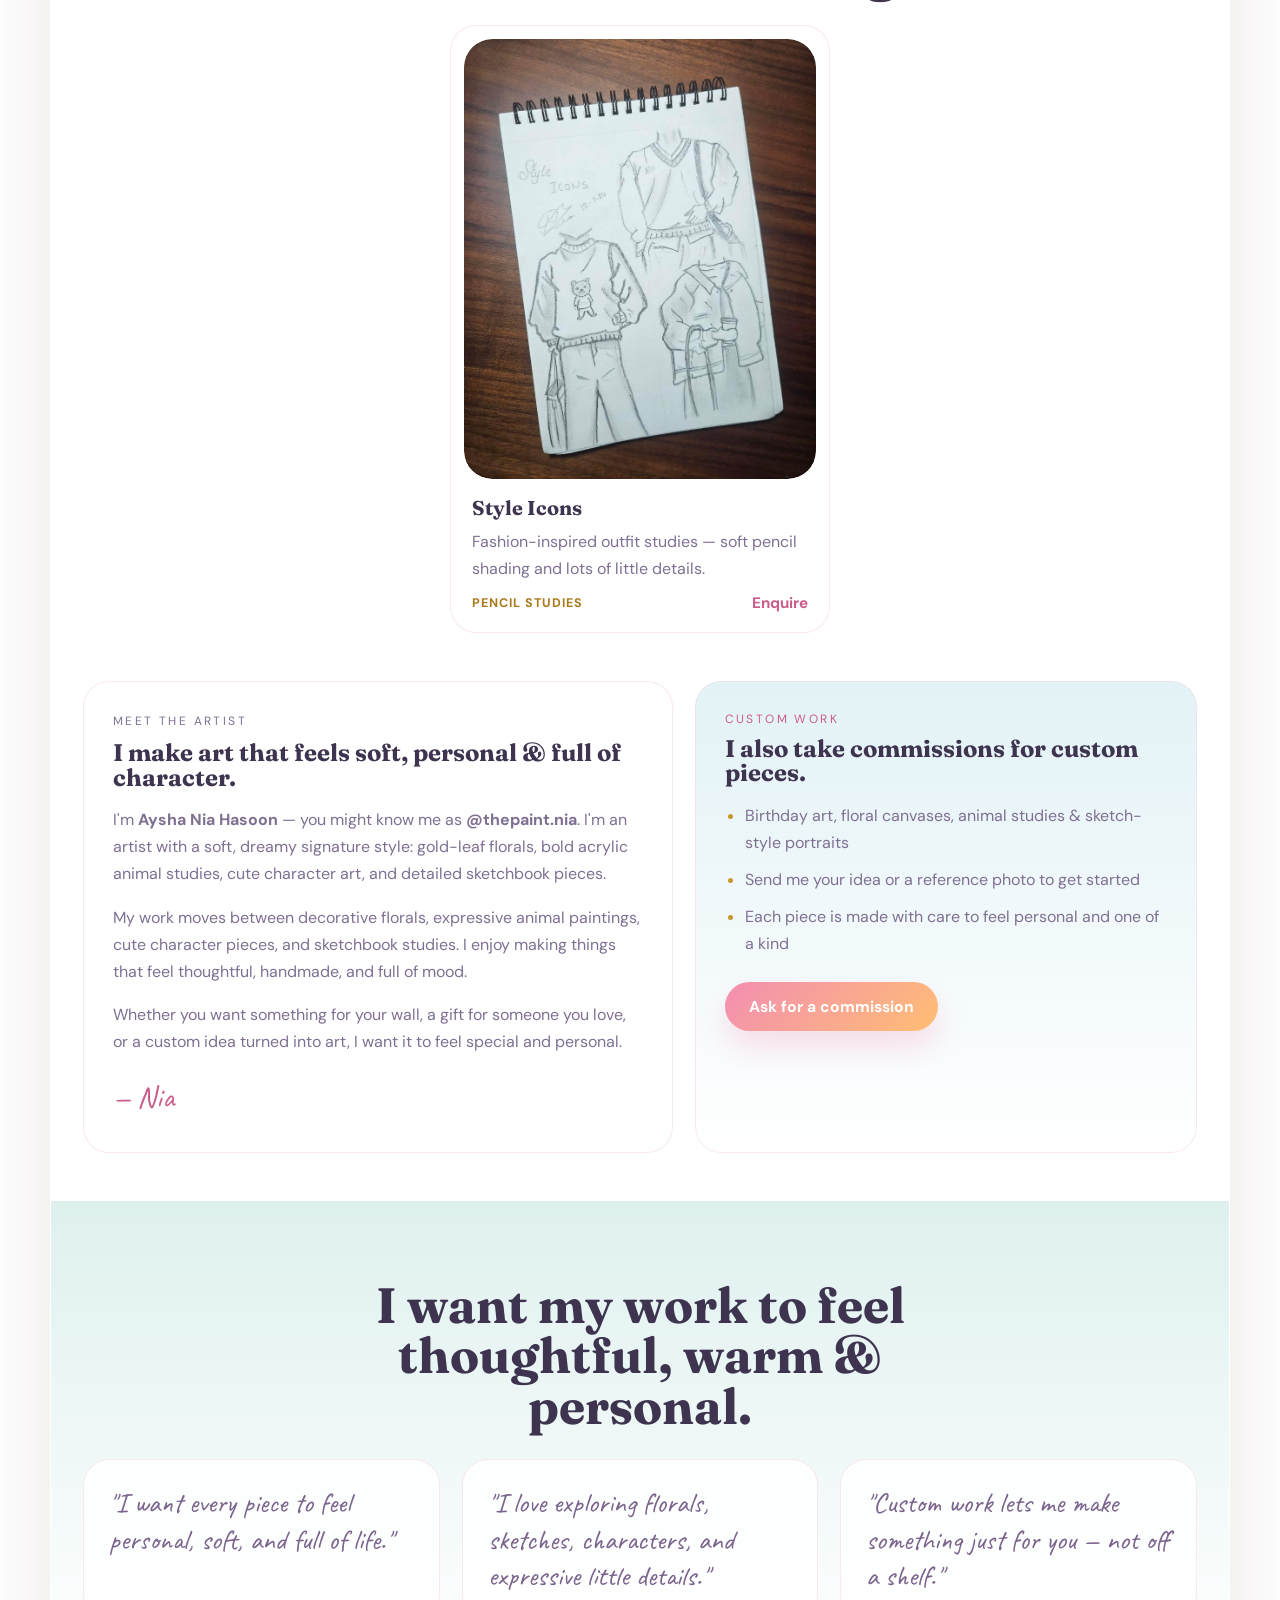
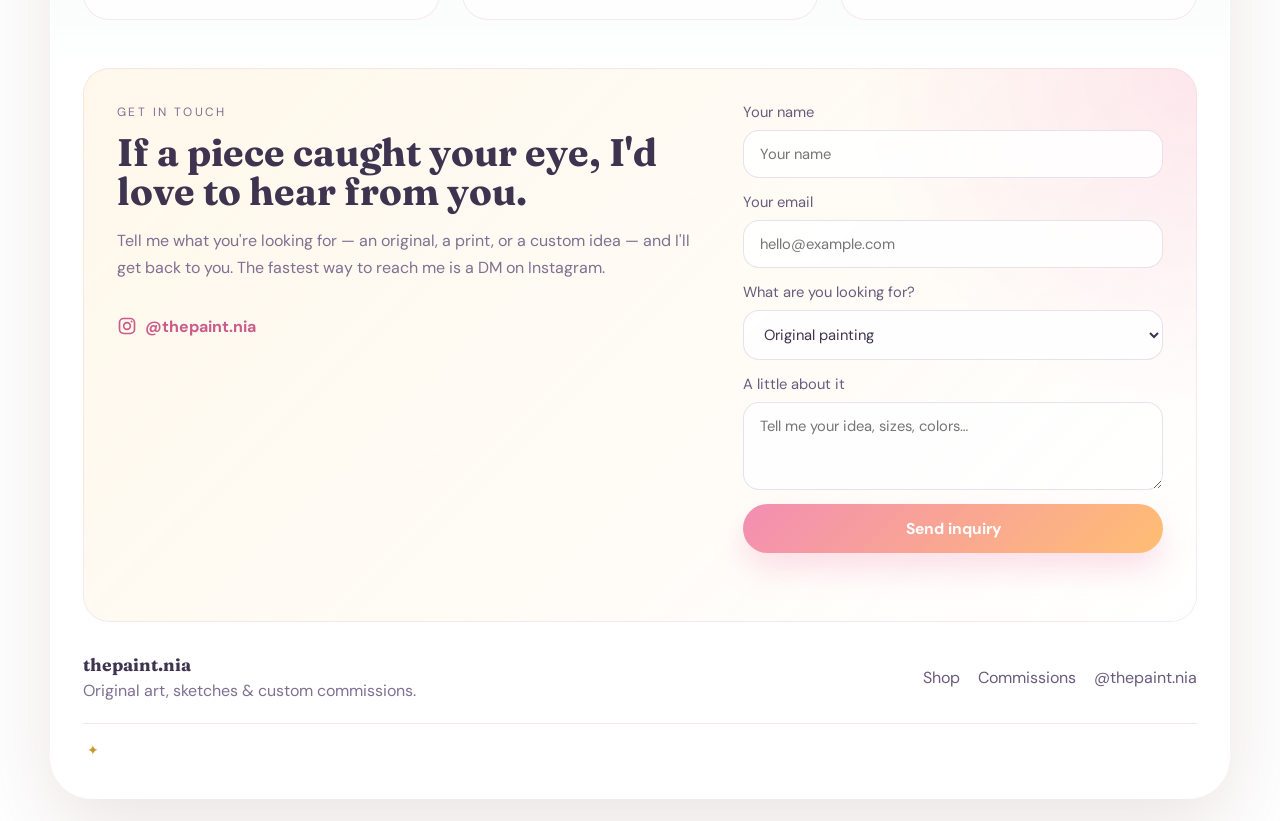
==== commit b5fb89bd: "Fix artist name spelling: Hassoon -> Hasoon (single s) everywhere Co-Authored-By: Claude Opus 4.8 (1" ====
--- a/index.html
+++ b/index.html
@@ -3,13 +3,13 @@
   <head>
     <meta charset="UTF-8" />
     <meta name="viewport" content="width=device-width, initial-scale=1.0" />
-    <title>Aysha Nia Hassoon — Original Paintings &amp; Custom Art · thepaint.nia</title>
+    <title>Aysha Nia Hasoon — Original Paintings &amp; Custom Art · thepaint.nia</title>
     <meta
       name="description"
-      content="Aysha Nia Hassoon (@thepaint.nia) is an artist known for dreamy, expressive work — gold-leaf florals, bold acrylic animal studies, cute character art, and detailed sketchbook pieces. Browse her collection or request a custom piece."
+      content="Aysha Nia Hasoon (@thepaint.nia) is an artist known for dreamy, expressive work — gold-leaf florals, bold acrylic animal studies, cute character art, and detailed sketchbook pieces. Browse her collection or request a custom piece."
     />
-    <meta name="author" content="Aysha Nia Hassoon (thepaint.nia)" />
-    <meta name="keywords" content="Aysha Nia Hassoon, Aysha Nia, thepaint.nia, artist, original paintings, acrylic art, gold leaf florals, character art, custom art commission, buy art" />
+    <meta name="author" content="Aysha Nia Hasoon (thepaint.nia)" />
+    <meta name="keywords" content="Aysha Nia Hasoon, Aysha Nia, thepaint.nia, artist, original paintings, acrylic art, gold leaf florals, character art, custom art commission, buy art" />
     <meta name="robots" content="index, follow" />
     <meta name="google-site-verification" content="GjWH3GK0U1pCUoOG-_lJ4skwcAtsQDyBeGZfZS2_1II" />
     <meta name="theme-color" content="#fff9f3" />
@@ -18,14 +18,14 @@
     <!-- Social sharing (Open Graph + Twitter) -->
     <meta property="og:site_name" content="thepaint.nia" />
     <meta property="og:title" content="thepaint.nia — Original Paintings &amp; Custom Art by Aysha Nia" />
-    <meta property="og:description" content="Original acrylic paintings, gold-leaf florals & custom art commissions by Aysha Nia Hassoon." />
+    <meta property="og:description" content="Original acrylic paintings, gold-leaf florals & custom art commissions by Aysha Nia Hasoon." />
     <meta property="og:type" content="website" />
     <meta property="og:url" content="https://paintnia.shop/" />
     <meta property="og:image" content="https://paintnia.shop/assets/blue-bloom.jpg" />
     <meta property="og:image:alt" content="Blue Bloom — blue floral painting with gold-leaf outlines by thepaint.nia" />
     <meta name="twitter:card" content="summary_large_image" />
     <meta name="twitter:title" content="thepaint.nia — Original Paintings &amp; Custom Art" />
-    <meta name="twitter:description" content="Original acrylic paintings, gold-leaf florals & custom art commissions by Aysha Nia Hassoon." />
+    <meta name="twitter:description" content="Original acrylic paintings, gold-leaf florals & custom art commissions by Aysha Nia Hasoon." />
     <meta name="twitter:image" content="https://paintnia.shop/assets/blue-bloom.jpg" />
 
     <!-- Structured data -->
@@ -38,18 +38,18 @@
             "@id": "https://paintnia.shop/#website",
             "url": "https://paintnia.shop/",
             "name": "thepaint.nia",
-            "description": "Original paintings & custom art by Aysha Nia Hassoon",
+            "description": "Original paintings & custom art by Aysha Nia Hasoon",
             "about": { "@id": "https://paintnia.shop/#nia" }
           },
           {
             "@type": "Person",
             "@id": "https://paintnia.shop/#nia",
-            "name": "Aysha Nia Hassoon",
+            "name": "Aysha Nia Hasoon",
             "alternateName": ["Aysha Nia", "thepaint.nia", "Nia"],
             "url": "https://paintnia.shop/",
             "image": "https://paintnia.shop/assets/blue-bloom.jpg",
             "jobTitle": "Artist",
-            "description": "Aysha Nia Hassoon is an artist known for her dreamy, expressive style — gold-leaf florals, bold acrylic animal studies, cute character art, and detailed sketchbook work, plus custom commissions.",
+            "description": "Aysha Nia Hasoon is an artist known for her dreamy, expressive style — gold-leaf florals, bold acrylic animal studies, cute character art, and detailed sketchbook work, plus custom commissions.",
             "knowsAbout": ["painting", "acrylic painting", "illustration", "sketching", "custom art commissions"],
             "sameAs": ["https://instagram.com/thepaint.nia"]
           }
@@ -73,7 +73,7 @@
       href="https://fonts.googleapis.com/css2?family=Nanum+Myeongjo:wght@700;800&display=swap"
       rel="stylesheet"
     />
-    <link rel="stylesheet" href="styles.css?v=8" />
+    <link rel="stylesheet" href="styles.css?v=9" />
     <script>
       // Birthday reveal: the cinematic intro only plays when the site is opened
       // via the secret link  paintnia.shop/?gift  — so regular shop visitors never see it.
@@ -430,7 +430,7 @@
             <p class="eyebrow">meet the artist</p>
             <h2>I make art that feels soft, personal &amp; full of character.</h2>
             <p>
-              I'm <strong>Aysha Nia Hassoon</strong> — you might know me as
+              I'm <strong>Aysha Nia Hasoon</strong> — you might know me as
               <strong>@thepaint.nia</strong>. I'm an artist with a soft, dreamy
               signature style: gold-leaf florals, bold acrylic animal studies,
               cute character art, and detailed sketchbook pieces.
@@ -492,7 +492,11 @@
               @thepaint.nia
             </a>
           </div>
-          <form class="contact-form" novalidate>
+          <form class="contact-form" action="https://api.web3forms.com/submit" method="POST" novalidate>
+            <input type="hidden" name="access_key" value="03289536-82db-4748-aeb7-431802b93584" />
+            <input type="hidden" name="subject" value="New art inquiry — paintnia.shop" />
+            <input type="hidden" name="from_name" value="thepaint.nia website" />
+            <input type="checkbox" name="botcheck" tabindex="-1" autocomplete="off" aria-hidden="true" style="display:none !important" />
             <label>
               Your name
               <input type="text" name="name" placeholder="Your name" autocomplete="name" />
@@ -580,8 +584,8 @@
 
     <!-- Cloud (live updates) + offline fallback list, both managed in studio.html -->
     <script src="https://cdn.jsdelivr.net/npm/@supabase/supabase-js@2"></script>
-    <script src="config.js?v=8"></script>
-    <script src="gallery.js?v=8"></script>
-    <script src="script.js?v=8"></script>
+    <script src="config.js?v=9"></script>
+    <script src="gallery.js?v=9"></script>
+    <script src="script.js?v=9"></script>
   </body>
 </html>
